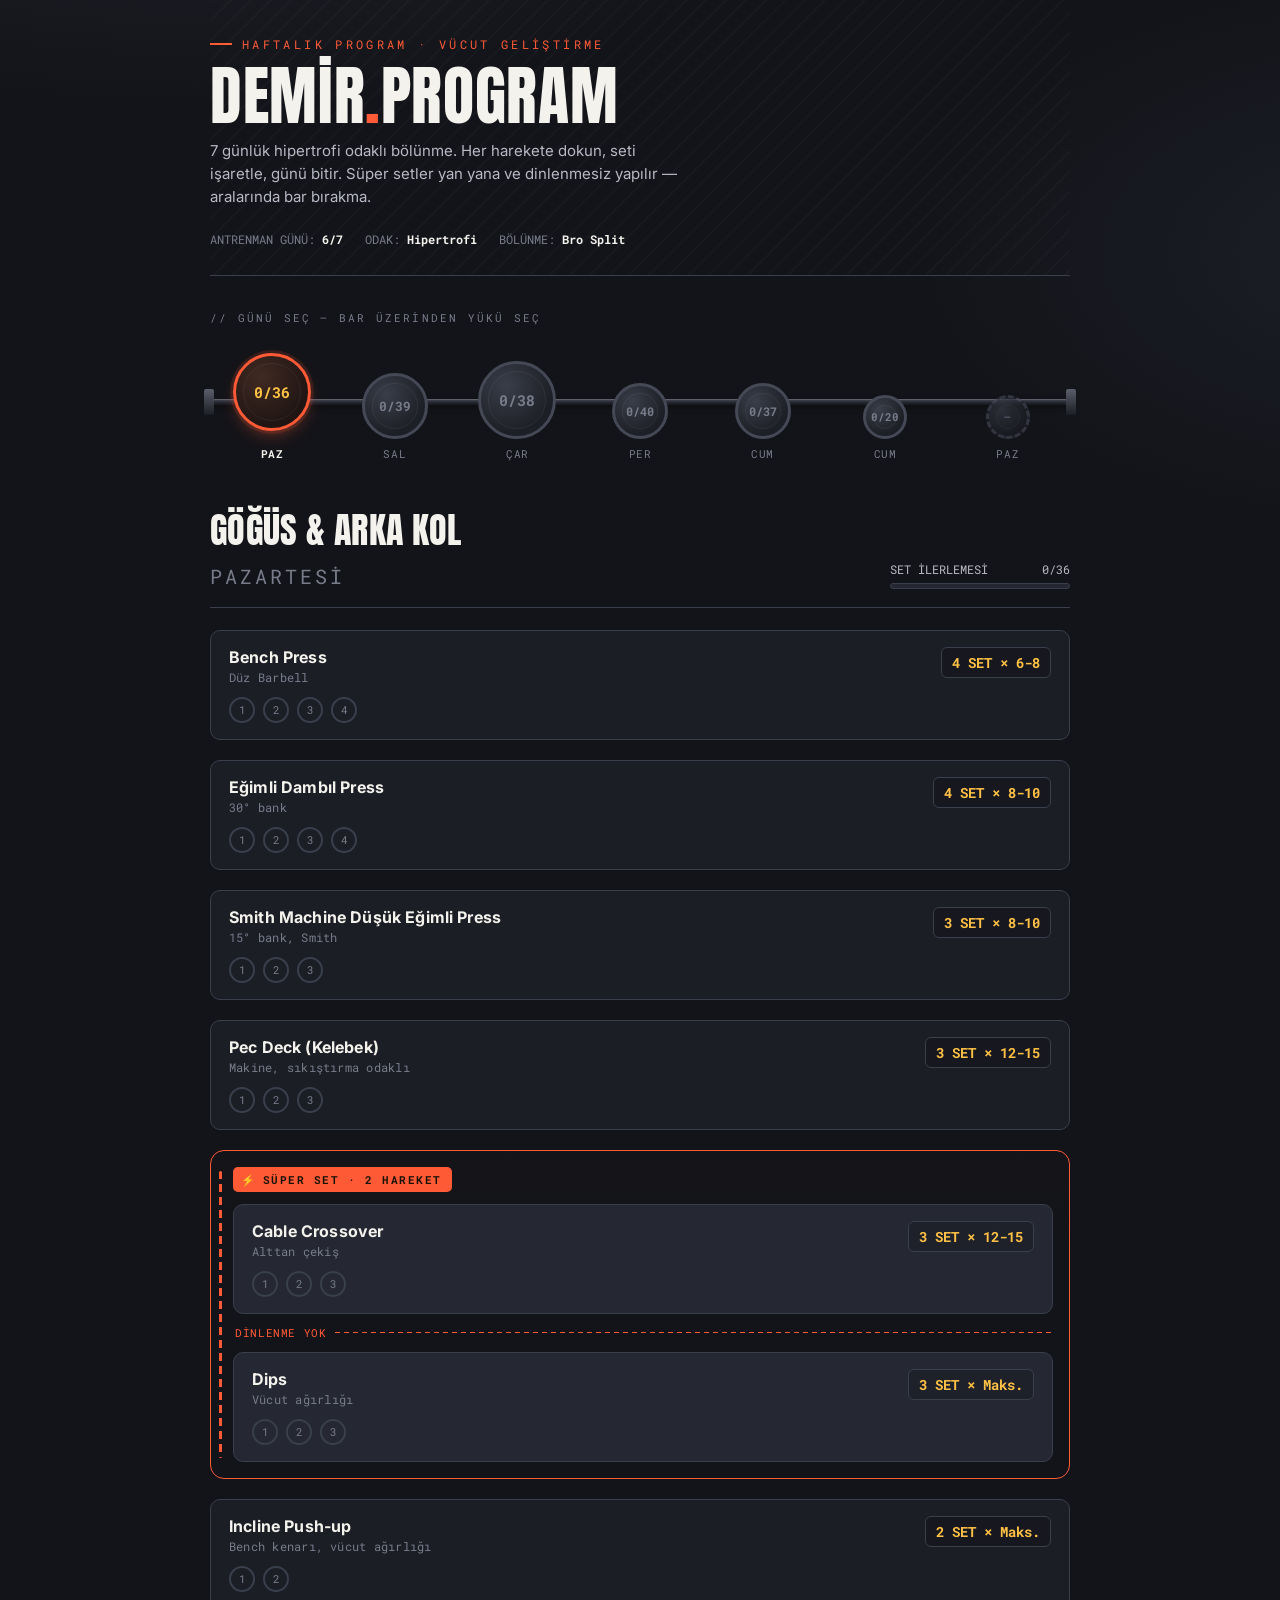
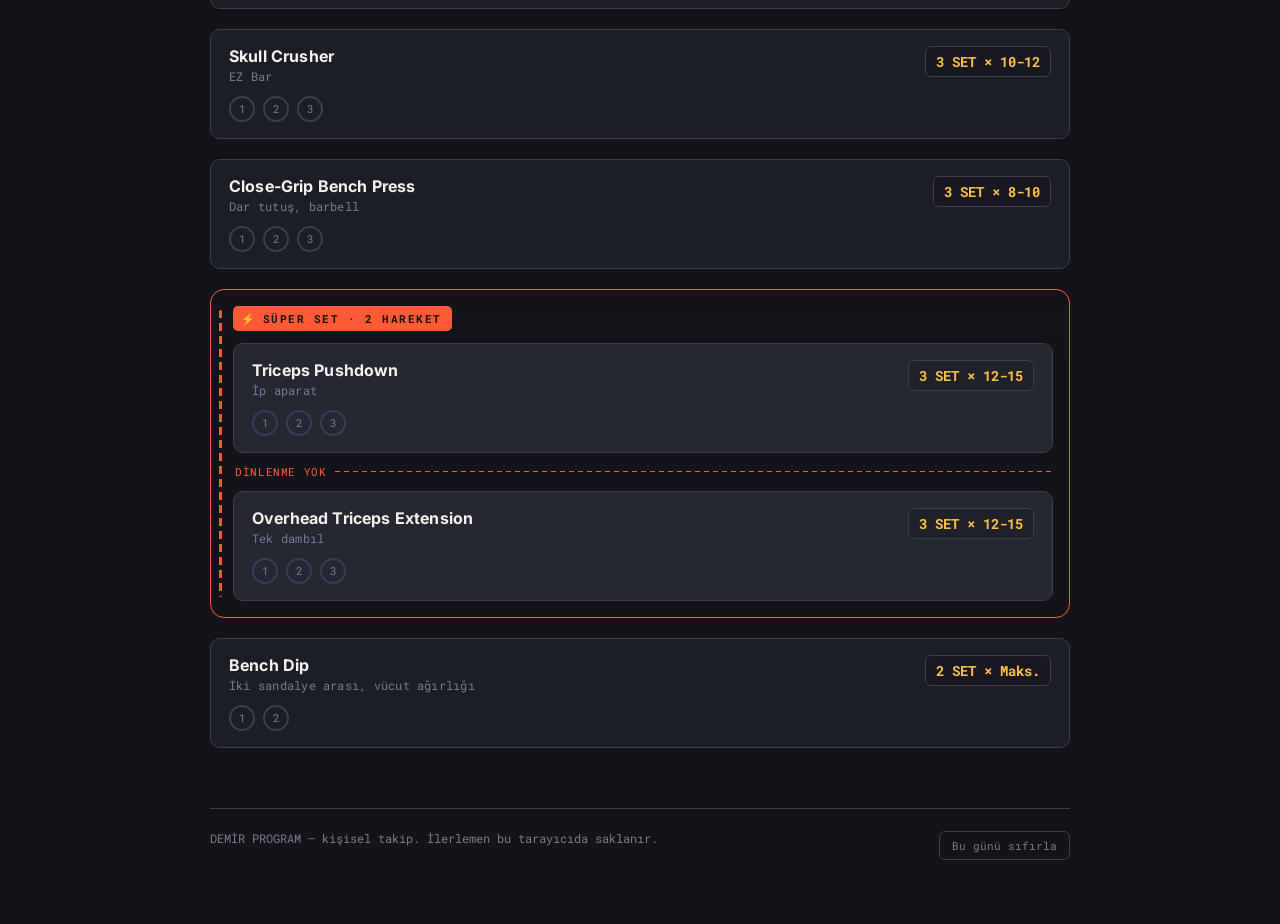
==== index.html @ fc9b389c "Rename demir-program.html to index.html" ====
<!DOCTYPE html>
<html lang="tr">
<head>
<meta charset="UTF-8">
<meta name="viewport" content="width=device-width, initial-scale=1.0, viewport-fit=cover">
<title>DEMİR PROGRAM — Haftalık Antrenman Takibi</title>
<link rel="preconnect" href="https://fonts.googleapis.com">
<link rel="preconnect" href="https://fonts.gstatic.com" crossorigin>
<link href="https://fonts.googleapis.com/css2?family=Anton&family=Roboto+Mono:wght@400;500;700&family=Inter:wght@400;500;600;700;800&display=swap" rel="stylesheet">
<style>
  :root{
    --bg-base:#131419;
    --bg-surface:#1c1e26;
    --bg-surface-2:#252833;
    --bg-surface-3:#2f333f;
    --line:#33374233;
    --line-strong:#3a3f4c;
    --text-hi:#f4f2ec;
    --text-mid:#b7b9c4;
    --text-low:#787c8a;
    --iron:#ff5a36;
    --iron-dim:#ff5a3622;
    --plate-gold:#ffc145;
    --ok:#5fd6a0;
    --radius-card:10px;
    --font-display:'Anton', sans-serif;
    --font-body:'Inter', sans-serif;
    --font-mono:'Roboto Mono', monospace;
  }

  *{box-sizing:border-box; margin:0; padding:0;}
  html{scroll-behavior:smooth;}
  body{
    background:
      radial-gradient(1200px 600px at 15% -10%, #23262f 0%, transparent 60%),
      radial-gradient(900px 500px at 110% 10%, #1c1f28 0%, transparent 55%),
      var(--bg-base);
    color:var(--text-hi);
    font-family:var(--font-body);
    min-height:100vh;
    padding-bottom:64px;
  }
  @media (prefers-reduced-motion: reduce){
    *{animation-duration:0.001ms !important; animation-iteration-count:1 !important; transition-duration:0.001ms !important; scroll-behavior:auto !important;}
  }

  a{color:inherit;}
  button{font-family:inherit; cursor:pointer;}

  ::selection{background:var(--iron); color:#131419;}

  /* ---------- Layout shells ---------- */
  .wrap{max-width:900px; margin:0 auto; padding:0 20px;}

  /* ---------- Header ---------- */
  header.hero{
    padding:36px 0 28px;
    border-bottom:1px solid var(--line-strong);
    position:relative;
    overflow:hidden;
  }
  header.hero::before{
    content:"";
    position:absolute; inset:0;
    background-image:repeating-linear-gradient(135deg, #ffffff05 0 2px, transparent 2px 14px);
    pointer-events:none;
  }
  .eyebrow{
    font-family:var(--font-mono);
    font-size:12px;
    letter-spacing:0.28em;
    color:var(--iron);
    text-transform:uppercase;
    display:flex;
    align-items:center;
    gap:10px;
    margin-bottom:14px;
  }
  .eyebrow::before{
    content:"";
    width:22px; height:2px; background:var(--iron); display:inline-block;
  }
  h1.title{
    font-family:var(--font-display);
    font-weight:400;
    font-size:clamp(38px, 8vw, 64px);
    letter-spacing:0.01em;
    line-height:0.95;
    color:var(--text-hi);
    text-transform:uppercase;
    -webkit-text-stroke:0.5px #ffffff10;
  }
  h1.title span{color:var(--iron);}
  .subtitle{
    margin-top:12px;
    max-width:52ch;
    color:var(--text-mid);
    font-size:15px;
    line-height:1.55;
  }

  /* week snapshot strip */
  .week-meta{
    margin-top:22px;
    display:flex;
    gap:22px;
    flex-wrap:wrap;
    font-family:var(--font-mono);
    font-size:12px;
    color:var(--text-low);
  }
  .week-meta b{color:var(--text-hi); font-weight:700;}

  /* ---------- Barbell day selector (signature element) ---------- */
  .barbell-section{
    padding:34px 0 8px;
  }
  .barbell-label{
    font-family:var(--font-mono);
    font-size:11px;
    letter-spacing:0.2em;
    text-transform:uppercase;
    color:var(--text-low);
    margin-bottom:18px;
  }
  .barbell{
    position:relative;
    display:flex;
    align-items:flex-end;
    height:118px;
    padding:0 4px;
  }
  .bar-rod{
    position:absolute;
    left:0; right:0; top:50%;
    height:6px;
    transform:translateY(-50%);
    background:linear-gradient(180deg,#4a4e5a,#23252d 60%, #17181d);
    border-radius:3px;
    box-shadow:inset 0 1px 0 #ffffff22, 0 2px 6px #00000060;
  }
  .bar-sleeve-cap{
    position:absolute; top:50%; transform:translateY(-50%);
    width:10px; height:26px;
    background:linear-gradient(180deg,#5a5e6a,#1c1e24);
    border-radius:2px;
  }
  .bar-sleeve-cap.left{left:-6px;}
  .bar-sleeve-cap.right{right:-6px;}

  .plates-row{
    position:relative;
    display:grid;
    grid-template-columns:repeat(7, 1fr);
    gap:6px;
    width:100%;
    z-index:2;
  }
  .plate-btn{
    background:none;
    border:none;
    display:flex;
    flex-direction:column;
    align-items:center;
    justify-content:flex-end;
    gap:8px;
    height:118px;
    padding:0;
    -webkit-tap-highlight-color:transparent;
  }
  .plate{
    border-radius:50%;
    border:3px solid #454956;
    background:radial-gradient(circle at 35% 30%, #3a3e49, #1d1f26 70%);
    display:flex;
    align-items:center;
    justify-content:center;
    font-family:var(--font-mono);
    font-weight:700;
    color:var(--text-low);
    transition:transform .22s ease, border-color .22s ease, box-shadow .22s ease, background .22s ease, color .22s ease;
    position:relative;
  }
  .plate::after{
    content:"";
    position:absolute; inset:7px;
    border-radius:50%;
    border:1px solid #ffffff0f;
  }
  /* size = training load emphasis for that weekday */
  .plate-btn[data-size="xl"] .plate{width:78px; height:78px; font-size:15px;}
  .plate-btn[data-size="lg"] .plate{width:66px; height:66px; font-size:13px;}
  .plate-btn[data-size="md"] .plate{width:56px; height:56px; font-size:12px;}
  .plate-btn[data-size="sm"] .plate{width:44px; height:44px; font-size:11px;}

  .plate-btn:hover .plate{border-color:#5b6072; transform:translateY(-3px);}

  .plate-btn.active .plate{
    border-color:var(--iron);
    background:radial-gradient(circle at 35% 30%, #402a22, #201513 70%);
    color:var(--plate-gold);
    box-shadow:0 0 0 3px var(--iron-dim), 0 8px 18px -6px #ff5a3670;
    transform:translateY(-8px);
  }
  .plate-btn.rest .plate{border-style:dashed; opacity:.65;}
  .plate-btn.active.rest .plate{border-color:var(--text-low); box-shadow:none; background:radial-gradient(circle at 35% 30%, #2a2c33, #1d1f26 70%); color:var(--text-mid);}

  .plate-day-label{
    font-family:var(--font-mono);
    font-size:10.5px;
    letter-spacing:.06em;
    color:var(--text-low);
    text-transform:uppercase;
    transition:color .2s ease;
  }
  .plate-btn.active .plate-day-label{color:var(--text-hi); font-weight:700;}

  /* ---------- Day panel ---------- */
  .day-panel{
    margin-top:34px;
  }
  .day-head{
    display:flex;
    justify-content:space-between;
    align-items:flex-end;
    flex-wrap:wrap;
    gap:14px;
    padding-bottom:18px;
    border-bottom:1px solid var(--line-strong);
    margin-bottom:22px;
  }
  .day-head h2{
    font-family:var(--font-display);
    font-weight:400;
    text-transform:uppercase;
    font-size:clamp(26px,5vw,36px);
    letter-spacing:.01em;
  }
  .day-head h2 .muted{color:var(--text-low); font-size:.55em; display:block; font-family:var(--font-mono); letter-spacing:.15em; margin-top:6px; text-transform:uppercase;}

  .progress-wrap{min-width:180px;}
  .progress-num{
    font-family:var(--font-mono);
    font-size:12px;
    color:var(--text-mid);
    display:flex;
    justify-content:space-between;
    margin-bottom:6px;
  }
  .progress-track{
    height:6px;
    background:var(--bg-surface-2);
    border-radius:4px;
    overflow:hidden;
    border:1px solid var(--line-strong);
  }
  .progress-fill{
    height:100%;
    background:linear-gradient(90deg, var(--iron), var(--plate-gold));
    width:0%;
    transition:width .35s ease;
  }

  .rest-note{
    font-family:var(--font-mono);
    font-size:13px;
    color:var(--text-mid);
    background:var(--bg-surface);
    border:1px dashed var(--line-strong);
    border-radius:var(--radius-card);
    padding:20px;
    line-height:1.7;
  }
  .rest-note b{color:var(--text-hi);}

  /* ---------- Blocks / cards ---------- */
  .block{margin-bottom:20px;}

  .exercise-card{
    background:var(--bg-surface);
    border:1px solid var(--line-strong);
    border-radius:var(--radius-card);
    padding:16px 18px;
    display:flex;
    flex-direction:column;
    gap:12px;
  }

  .ex-top{
    display:flex;
    justify-content:space-between;
    align-items:flex-start;
    gap:12px;
  }
  .ex-name{
    font-size:16px;
    font-weight:700;
    letter-spacing:.01em;
  }
  .ex-name small{
    display:block;
    font-family:var(--font-mono);
    font-weight:400;
    font-size:11.5px;
    color:var(--text-low);
    margin-top:3px;
    letter-spacing:.02em;
  }
  .ex-stat{
    font-family:var(--font-mono);
    font-weight:700;
    font-size:14px;
    color:var(--plate-gold);
    background:#00000030;
    border:1px solid var(--line-strong);
    padding:5px 10px;
    border-radius:6px;
    white-space:nowrap;
  }

  .set-dots{display:flex; gap:8px; flex-wrap:wrap; align-items:center;}
  .set-dot{
    width:26px; height:26px;
    border-radius:50%;
    border:2px solid var(--line-strong);
    background:transparent;
    color:var(--text-low);
    font-family:var(--font-mono);
    font-size:11px;
    display:flex; align-items:center; justify-content:center;
    transition:all .18s ease;
  }
  .set-dot:hover{border-color:var(--text-mid);}
  .set-dot.done{
    background:var(--ok);
    border-color:var(--ok);
    color:#0e1512;
    font-weight:700;
  }

  /* ---------- Superset grouping ---------- */
  .superset-group{
    position:relative;
    border:1px solid var(--iron);
    border-radius:14px;
    padding:16px 16px 16px 22px;
    background:linear-gradient(180deg, #23150f10, transparent 30%);
  }
  .superset-group::before{
    content:"";
    position:absolute;
    left:8px; top:20px; bottom:20px;
    width:3px;
    background:repeating-linear-gradient(180deg, var(--iron) 0 8px, transparent 8px 13px);
    border-radius:2px;
  }
  .superset-tag{
    display:inline-flex;
    align-items:center;
    gap:6px;
    font-family:var(--font-mono);
    font-size:11px;
    font-weight:700;
    letter-spacing:.14em;
    text-transform:uppercase;
    color:#161207;
    background:var(--iron);
    padding:5px 10px 5px 8px;
    border-radius:5px;
    margin-bottom:12px;
  }
  .superset-tag::before{content:"⚡";}
  .superset-group .exercise-card{
    border-color:var(--line-strong);
    background:var(--bg-surface-2);
  }
  .superset-group .exercise-card + .exercise-card{margin-top:0;}
  .superset-list{display:flex; flex-direction:column; gap:10px;}

  .no-rest-chip{
    display:flex;
    align-items:center;
    gap:8px;
    font-family:var(--font-mono);
    font-size:10.5px;
    color:var(--iron);
    letter-spacing:.06em;
    text-transform:uppercase;
    padding:2px 0 2px 2px;
  }
  .no-rest-chip .dash{flex:1; height:1px; background:repeating-linear-gradient(90deg, var(--iron) 0 5px, transparent 5px 9px);}

  /* ---------- Footer ---------- */
  footer{
    margin-top:60px;
    padding-top:22px;
    border-top:1px solid var(--line-strong);
    font-family:var(--font-mono);
    font-size:11.5px;
    color:var(--text-low);
    display:flex;
    justify-content:space-between;
    flex-wrap:wrap;
    gap:10px;
  }
  footer button{
    background:none;
    border:1px solid var(--line-strong);
    color:var(--text-low);
    font-family:var(--font-mono);
    font-size:11px;
    padding:6px 12px;
    border-radius:6px;
    transition:all .18s ease;
  }
  footer button:hover{border-color:var(--iron); color:var(--iron);}

  /* small screens */
  @media (max-width:560px){
    .wrap{padding:0 14px;}
    .plates-row{gap:3px;}
    .plate-btn[data-size="xl"] .plate{width:44px;height:44px;font-size:10px;}
    .plate-btn[data-size="lg"] .plate{width:40px;height:40px;font-size:9.5px;}
    .plate-btn[data-size="md"] .plate{width:36px;height:36px;font-size:9px;}
    .plate-btn[data-size="sm"] .plate{width:30px;height:30px;font-size:8px;}
    .plate-day-label{font-size:9px;}
    .barbell{height:92px;}
    .plate-btn{height:92px;}
    .day-head{align-items:flex-start;}
    .ex-top{flex-direction:column;}
    .ex-stat{align-self:flex-start;}
  }

  :focus-visible{outline:2px solid var(--iron); outline-offset:2px;}
</style>
</head>
<body>

<div class="wrap">

  <header class="hero">
    <div class="eyebrow">Haftalık Program · Vücut Geliştirme</div>
    <h1 class="title">DEMİR<span>.</span>PROGRAM</h1>
    <p class="subtitle">7 günlük hipertrofi odaklı bölünme. Her harekete dokun, seti işaretle, günü bitir. Süper setler yan yana ve dinlenmesiz yapılır — aralarında bar bırakma.</p>
    <div class="week-meta">
      <span>ANTRENMAN GÜNÜ: <b id="meta-training-days">6/7</b></span>
      <span>ODAK: <b>Hipertrofi</b></span>
      <span>BÖLÜNME: <b>Bro Split</b></span>
    </div>
  </header>

  <section class="barbell-section">
    <div class="barbell-label">// Günü seç — bar üzerinden yükü seç</div>
    <div class="barbell">
      <div class="bar-rod"></div>
      <div class="bar-sleeve-cap left"></div>
      <div class="bar-sleeve-cap right"></div>
      <div class="plates-row" id="plateRow"></div>
    </div>
  </section>

  <section class="day-panel" id="dayPanel">
    <!-- injected by JS -->
  </section>

  <footer>
    <span>DEMİR PROGRAM — kişisel takip. İlerlemen bu tarayıcıda saklanır.</span>
    <button id="resetBtn" type="button">Bu günü sıfırla</button>
  </footer>

</div>

<script>
(function(){

  /* ---------------------------------------------------------
     1. PROGRAM VERİSİ
     block.type = 'single' | 'superset'
  --------------------------------------------------------- */
  const PROGRAM = [
    {
      id:'pzt', name:'Pazartesi', title:'Göğüs & Arka Kol', size:'xl', rest:false,
      blocks:[
        {type:'single', exercises:[
          {id:'pzt-1', name:'Bench Press', note:'Düz Barbell', sets:4, reps:'6-8'}
        ]},
        {type:'single', exercises:[
          {id:'pzt-2', name:'Eğimli Dambıl Press', note:'30° bank', sets:4, reps:'8-10'}
        ]},
        {type:'single', exercises:[
          {id:'pzt-2b', name:'Smith Machine Düşük Eğimli Press', note:'15° bank, Smith', sets:3, reps:'8-10'}
        ]},
        {type:'single', exercises:[
          {id:'pzt-2c', name:'Pec Deck (Kelebek)', note:'Makine, sıkıştırma odaklı', sets:3, reps:'12-15'}
        ]},
        {type:'superset', exercises:[
          {id:'pzt-3', name:'Cable Crossover', note:'Alttan çekiş', sets:3, reps:'12-15'},
          {id:'pzt-4', name:'Dips', note:'Vücut ağırlığı', sets:3, reps:'Maks.'}
        ]},
        {type:'single', exercises:[
          {id:'pzt-4b', name:'Incline Push-up', note:'Bench kenarı, vücut ağırlığı', sets:2, reps:'Maks.'}
        ]},
        {type:'single', exercises:[
          {id:'pzt-5', name:'Skull Crusher', note:'EZ Bar', sets:3, reps:'10-12'}
        ]},
        {type:'single', exercises:[
          {id:'pzt-5b', name:'Close-Grip Bench Press', note:'Dar tutuş, barbell', sets:3, reps:'8-10'}
        ]},
        {type:'superset', exercises:[
          {id:'pzt-6', name:'Triceps Pushdown', note:'İp aparat', sets:3, reps:'12-15'},
          {id:'pzt-7', name:'Overhead Triceps Extension', note:'Tek dambıl', sets:3, reps:'12-15'}
        ]},
        {type:'single', exercises:[
          {id:'pzt-7b', name:'Bench Dip', note:'İki sandalye arası, vücut ağırlığı', sets:2, reps:'Maks.'}
        ]}
      ]
    },
    {
      id:'sal', name:'Salı', title:'Sırt & Ön Kol', size:'lg', rest:false,
      blocks:[
        {type:'single', exercises:[
          {id:'sal-1', name:'Deadlift', note:'Klasik stil', sets:4, reps:'5-6'}
        ]},
        {type:'single', exercises:[
          {id:'sal-2', name:'Lat Pulldown', note:'Geniş tutuş', sets:4, reps:'10-12'}
        ]},
        {type:'single', exercises:[
          {id:'sal-2b', name:'Pull-up', note:'Vücut ağırlığı, geniş tutuş', sets:3, reps:'Maks.'}
        ]},
        {type:'single', exercises:[
          {id:'sal-3', name:'Barbell Row', note:'Eğik gövde', sets:4, reps:'8-10'}
        ]},
        {type:'single', exercises:[
          {id:'sal-3b', name:'Tek Kol Dambıl Row', note:'Bench destekli', sets:3, reps:'10-12'}
        ]},
        {type:'single', exercises:[
          {id:'sal-3c', name:'Seated Cable Row', note:'V-tutamaç, kablo', sets:3, reps:'10-12'}
        ]},
        {type:'single', exercises:[
          {id:'sal-3d', name:'Straight-Arm Pulldown', note:'İp aparat, kablo', sets:3, reps:'12-15'}
        ]},
        {type:'superset', exercises:[
          {id:'sal-4', name:'Barbell Curl', note:'Düz bar', sets:3, reps:'10-12'},
          {id:'sal-5', name:'Hammer Curl', note:'Dambıl, nötr tutuş', sets:3, reps:'10-12'}
        ]},
        {type:'single', exercises:[
          {id:'sal-5b', name:'Incline Dambıl Curl', note:'45° bank, tam açılım', sets:3, reps:'10-12'}
        ]},
        {type:'single', exercises:[
          {id:'sal-6', name:'Face Pull', note:'İp, kablo', sets:3, reps:'15'}
        ]},
        {type:'single', exercises:[
          {id:'sal-6b', name:'Shrug', note:'Barbell veya dambıl, trapez', sets:3, reps:'12-15'}
        ]}
      ]
    },
    {
      id:'car', name:'Çarşamba', title:'Bacak Günü', size:'xl', rest:false,
      blocks:[
        {type:'single', exercises:[
          {id:'car-1', name:'Squat', note:'Barbell Back Squat', sets:5, reps:'5-8'}
        ]},
        {type:'single', exercises:[
          {id:'car-1b', name:'Bulgar Split Squat', note:'Dambıl, arka ayak yükseltili', sets:3, reps:'10-12'}
        ]},
        {type:'single', exercises:[
          {id:'car-2', name:'Leg Press', note:'45° platform', sets:4, reps:'10-12'}
        ]},
        {type:'single', exercises:[
          {id:'car-2b', name:'Hack Squat', note:'Makine', sets:3, reps:'10-12'}
        ]},
        {type:'single', exercises:[
          {id:'car-3', name:'Romanian Deadlift', note:'Barbell, hafif diz kırığı', sets:4, reps:'8-10'}
        ]},
        {type:'single', exercises:[
          {id:'car-3b', name:'Walking Lunge', note:'Dambıl ile, yürüyerek', sets:3, reps:'12 adım/bacak'}
        ]},
        {type:'superset', exercises:[
          {id:'car-4', name:'Leg Extension', note:'Makine', sets:3, reps:'15'},
          {id:'car-5', name:'Leg Curl', note:'Yatarak makine', sets:3, reps:'15'}
        ]},
        {type:'single', exercises:[
          {id:'car-5b', name:'Hip Thrust', note:'Barbell, bench destekli', sets:3, reps:'10-12'}
        ]},
        {type:'superset', exercises:[
          {id:'car-6', name:'Calf Raise', note:'Ayakta, makine', sets:4, reps:'15-20'},
          {id:'car-6b', name:'Oturarak Calf Raise', note:'Makine, soleus odaklı', sets:3, reps:'15-20'}
        ]}
      ]
    },
    {
      id:'per', name:'Perşembe', title:'Omuz & Karın', size:'md', rest:false,
      blocks:[
        {type:'single', exercises:[
          {id:'per-1', name:'Overhead Press', note:'Barbell, ayakta', sets:4, reps:'6-8'}
        ]},
        {type:'single', exercises:[
          {id:'per-1b', name:'Dambıl Shoulder Press', note:'Oturarak', sets:3, reps:'8-10'}
        ]},
        {type:'superset', exercises:[
          {id:'per-2', name:'Yan Lateral Raise', note:'Dambıl', sets:3, reps:'12-15'},
          {id:'per-3', name:'Ön Lateral Raise', note:'Dambıl ya da plaka', sets:3, reps:'12-15'}
        ]},
        {type:'single', exercises:[
          {id:'per-3b', name:'Kablo Lateral Raise', note:'Tek kol, alt makara', sets:3, reps:'12-15'}
        ]},
        {type:'single', exercises:[
          {id:'per-4', name:'Arnold Press', note:'Dambıl', sets:3, reps:'10'}
        ]},
        {type:'single', exercises:[
          {id:'per-4b', name:'Upright Row', note:'Barbell veya kablo', sets:3, reps:'10-12'}
        ]},
        {type:'single', exercises:[
          {id:'per-5', name:'Rear Delt Fly', note:'Makine ya da dambıl', sets:3, reps:'15'}
        ]},
        {type:'single', exercises:[
          {id:'per-5b', name:'Face Pull', note:'İp, kablo, üst arka omuz', sets:3, reps:'15'}
        ]},
        {type:'superset', exercises:[
          {id:'per-6', name:'Mekik', note:'Crunch', sets:3, reps:'20'},
          {id:'per-7', name:'Plank', note:'İzometrik, 60 sn', sets:3, reps:'60 sn'}
        ]},
        {type:'superset', exercises:[
          {id:'per-7b', name:'Bicycle Crunch', note:'Vücut ağırlığı', sets:3, reps:'20'},
          {id:'per-7c', name:'Hanging Knee Raise', note:'Barfikste, asılı', sets:3, reps:'12-15'}
        ]}
      ]
    },
    {
      id:'cum', name:'Cuma', title:'Kol Günü', size:'md', rest:false,
      blocks:[
        {type:'superset', exercises:[
          {id:'cum-1', name:'Close-Grip Bench Press', note:'Dar tutuş', sets:4, reps:'8-10'},
          {id:'cum-2', name:'Diamond Push-up', note:'Vücut ağırlığı', sets:4, reps:'Maks.'}
        ]},
        {type:'single', exercises:[
          {id:'cum-2b', name:'Dips', note:'Paralel bar, gövde öne eğik', sets:3, reps:'Maks.'}
        ]},
        {type:'single', exercises:[
          {id:'cum-3', name:'Preacher Curl', note:'Scott bankı', sets:4, reps:'10-12'}
        ]},
        {type:'single', exercises:[
          {id:'cum-3b', name:'Zottman Curl', note:'Dambıl, üstte pronasyon', sets:3, reps:'10-12'}
        ]},
        {type:'superset', exercises:[
          {id:'cum-4', name:'Rope Pushdown', note:'Kablo', sets:3, reps:'12-15'},
          {id:'cum-5', name:'Cable Curl', note:'Düz bar aparat', sets:3, reps:'12-15'}
        ]},
        {type:'single', exercises:[
          {id:'cum-5b', name:'Overhead Cable Extension', note:'İp, kablo, iki kol', sets:3, reps:'12-15'}
        ]},
        {type:'single', exercises:[
          {id:'cum-6', name:'Concentration Curl', note:'Tek taraf, dambıl', sets:3, reps:'12'}
        ]},
        {type:'single', exercises:[
          {id:'cum-6b', name:'21s Bicep Curl', note:'EZ bar, kısmi tekrar tekniği', sets:2, reps:'21'}
        ]},
        {type:'single', exercises:[
          {id:'cum-7', name:'Triceps Kickback', note:'Dambıl, eğik gövde', sets:3, reps:'15'}
        ]},
        {type:'single', exercises:[
          {id:'cum-7b', name:'Bilek Curl', note:'Barbell, ön kol, oturarak', sets:2, reps:'15-20'}
        ]}
      ]
    },
    {
      id:'cmt', name:'Cumartesi', title:'Kardiyo & Karın', size:'sm', rest:false,
      blocks:[
        {type:'single', exercises:[
          {id:'cmt-1', name:'Koşu Bandı', note:'Hafif tempo', sets:1, reps:'20-30 dk'}
        ]},
        {type:'single', exercises:[
          {id:'cmt-1b', name:'Bisiklet (Sabit)', note:'Orta tempo, alternatif', sets:1, reps:'15-20 dk'}
        ]},
        {type:'superset', exercises:[
          {id:'cmt-2', name:'Russian Twist', note:'Plaka ile', sets:3, reps:'20'},
          {id:'cmt-3', name:'Leg Raise', note:'Yerde ya da asılı', sets:3, reps:'15'}
        ]},
        {type:'single', exercises:[
          {id:'cmt-4', name:'Cable Woodchopper', note:'Her iki taraf', sets:3, reps:'12'}
        ]},
        {type:'superset', exercises:[
          {id:'cmt-4b', name:'Mountain Climber', note:'Vücut ağırlığı, tempolu', sets:3, reps:'30 sn'},
          {id:'cmt-4c', name:'Side Plank', note:'İzometrik, her iki taraf', sets:3, reps:'30 sn/taraf'}
        ]},
        {type:'single', exercises:[
          {id:'cmt-5', name:'Ab Wheel Rollout', note:'Diz üstü, kontrollü', sets:3, reps:'10-12'}
        ]}
      ]
    },
    {
      id:'paz', name:'Pazar', title:'Dinlenme', size:'sm', rest:true,
      blocks:[]
    }
  ];

  /* ---------------------------------------------------------
     2. STATE
  --------------------------------------------------------- */
  let activeDay = PROGRAM[0].id;
  // progress[exerciseId] = [bool, bool, ...] length = sets
  let progress = {};
  let storageReady = false;

  function defaultSetsFor(exId){
    const ex = findExercise(exId);
    return ex ? new Array(ex.sets).fill(false) : [];
  }

  function findExercise(exId){
    for(const day of PROGRAM){
      for(const block of day.blocks){
        for(const ex of block.exercises){
          if(ex.id === exId) return ex;
        }
      }
    }
    return null;
  }

  async function loadProgress(){
    try{
      const res = await window.storage.get('demir-progress', false);
      if(res && res.value){
        progress = JSON.parse(res.value);
      }
    }catch(e){
      progress = {};
    }
    storageReady = true;
  }

  async function saveProgress(){
    try{
      await window.storage.set('demir-progress', JSON.stringify(progress), false);
    }catch(e){ /* silent — session state still works in memory */ }
  }

  function getSetState(exId){
    if(!progress[exId]) progress[exId] = defaultSetsFor(exId);
    return progress[exId];
  }

  /* ---------------------------------------------------------
     3. RENDER — barbell / plate selector
  --------------------------------------------------------- */
  const plateRow = document.getElementById('plateRow');

  function renderPlates(){
    plateRow.innerHTML = '';
    PROGRAM.forEach(day => {
      const btn = document.createElement('button');
      btn.type = 'button';
      btn.className = 'plate-btn' + (day.id === activeDay ? ' active' : '') + (day.rest ? ' rest' : '');
      btn.dataset.size = day.size;
      btn.setAttribute('aria-pressed', day.id === activeDay ? 'true' : 'false');
      btn.setAttribute('aria-label', day.name + ' — ' + day.title);
      btn.innerHTML = `
        <div class="plate">${day.rest ? '—' : dayCompletionLabel(day)}</div>
        <div class="plate-day-label">${day.name.slice(0,3)}</div>
      `;
      btn.addEventListener('click', () => {
        activeDay = day.id;
        renderPlates();
        renderDay();
      });
      plateRow.appendChild(btn);
    });
  }

  function dayCompletionLabel(day){
    const {done, total} = dayCounts(day);
    if(total === 0) return '–';
    return done === total ? '✓' : `${done}/${total}`;
  }

  function dayCounts(day){
    let done = 0, total = 0;
    day.blocks.forEach(block => {
      block.exercises.forEach(ex => {
        const state = getSetState(ex.id);
        total += state.length;
        done += state.filter(Boolean).length;
      });
    });
    return {done, total};
  }

  /* ---------------------------------------------------------
     4. RENDER — day panel
  --------------------------------------------------------- */
  const dayPanel = document.getElementById('dayPanel');

  function renderDay(){
    const day = PROGRAM.find(d => d.id === activeDay);
    if(!day) return;

    if(day.rest){
      dayPanel.innerHTML = `
        <div class="day-head">
          <h2>${day.title}<span class="muted">${day.name}</span></h2>
        </div>
        <div class="rest-note">
          <b>Toparlanma günü.</b> Kas büyümesi antrenmanda değil, dinlenmede gerçekleşir.
          İstersen 20-30 dakika hafif yürüyüş veya esneme yap, ama bugün bar'a yüklenme yok.
          Uyku ve protein alımına odaklan — yarın bar yeniden dolacak.
        </div>
      `;
      return;
    }

    const {done, total} = dayCounts(day);
    const pct = total ? Math.round((done/total)*100) : 0;

    let blocksHtml = '';
    day.blocks.forEach(block => {
      if(block.type === 'single'){
        blocksHtml += `<div class="block">${exerciseCardHtml(block.exercises[0])}</div>`;
      } else {
        let cards = '';
        block.exercises.forEach((ex, i) => {
          cards += exerciseCardHtml(ex);
          if(i < block.exercises.length - 1){
            cards += `<div class="no-rest-chip"><span>Dinlenme yok</span><span class="dash"></span></div>`;
          }
        });
        blocksHtml += `
          <div class="block superset-group">
            <span class="superset-tag">Süper Set · ${block.exercises.length} hareket</span>
            <div class="superset-list">${cards}</div>
          </div>
        `;
      }
    });

    dayPanel.innerHTML = `
      <div class="day-head">
        <h2>${day.title}<span class="muted">${day.name}</span></h2>
        <div class="progress-wrap">
          <div class="progress-num"><span>SET İLERLEMESİ</span><span>${done}/${total}</span></div>
          <div class="progress-track"><div class="progress-fill" style="width:${pct}%"></div></div>
        </div>
      </div>
      ${blocksHtml}
    `;

    // wire up set-dot clicks
    dayPanel.querySelectorAll('.set-dot').forEach(dot => {
      dot.addEventListener('click', () => {
        const exId = dot.dataset.ex;
        const idx = parseInt(dot.dataset.idx, 10);
        const state = getSetState(exId);
        state[idx] = !state[idx];
        saveProgress();
        renderDay();
        renderPlates();
      });
    });
  }

  function exerciseCardHtml(ex){
    const state = getSetState(ex.id);
    let dots = '';
    state.forEach((doneFlag, i) => {
      dots += `<button type="button" class="set-dot ${doneFlag ? 'done' : ''}" data-ex="${ex.id}" data-idx="${i}" aria-label="${ex.name} set ${i+1} ${doneFlag ? 'tamamlandı' : 'tamamlanmadı'}">${doneFlag ? '✓' : i+1}</button>`;
    });
    return `
      <div class="exercise-card">
        <div class="ex-top">
          <div class="ex-name">${ex.name}<small>${ex.note}</small></div>
          <div class="ex-stat">${ex.sets} SET × ${ex.reps}</div>
        </div>
        <div class="set-dots">${dots}</div>
      </div>
    `;
  }

  /* ---------------------------------------------------------
     5. Footer reset
  --------------------------------------------------------- */
  document.getElementById('resetBtn').addEventListener('click', () => {
    const day = PROGRAM.find(d => d.id === activeDay);
    if(!day || day.rest) return;
    day.blocks.forEach(block => {
      block.exercises.forEach(ex => {
        progress[ex.id] = defaultSetsFor(ex.id);
      });
    });
    saveProgress();
    renderDay();
    renderPlates();
  });

  /* ---------------------------------------------------------
     6. Meta: training days count
  --------------------------------------------------------- */
  document.getElementById('meta-training-days').textContent =
    PROGRAM.filter(d => !d.rest).length + '/7';

  /* ---------------------------------------------------------
     INIT
  --------------------------------------------------------- */
  (async function init(){
    await loadProgress();
    renderPlates();
    renderDay();
  })();

})();
</script>
</body>
</html>
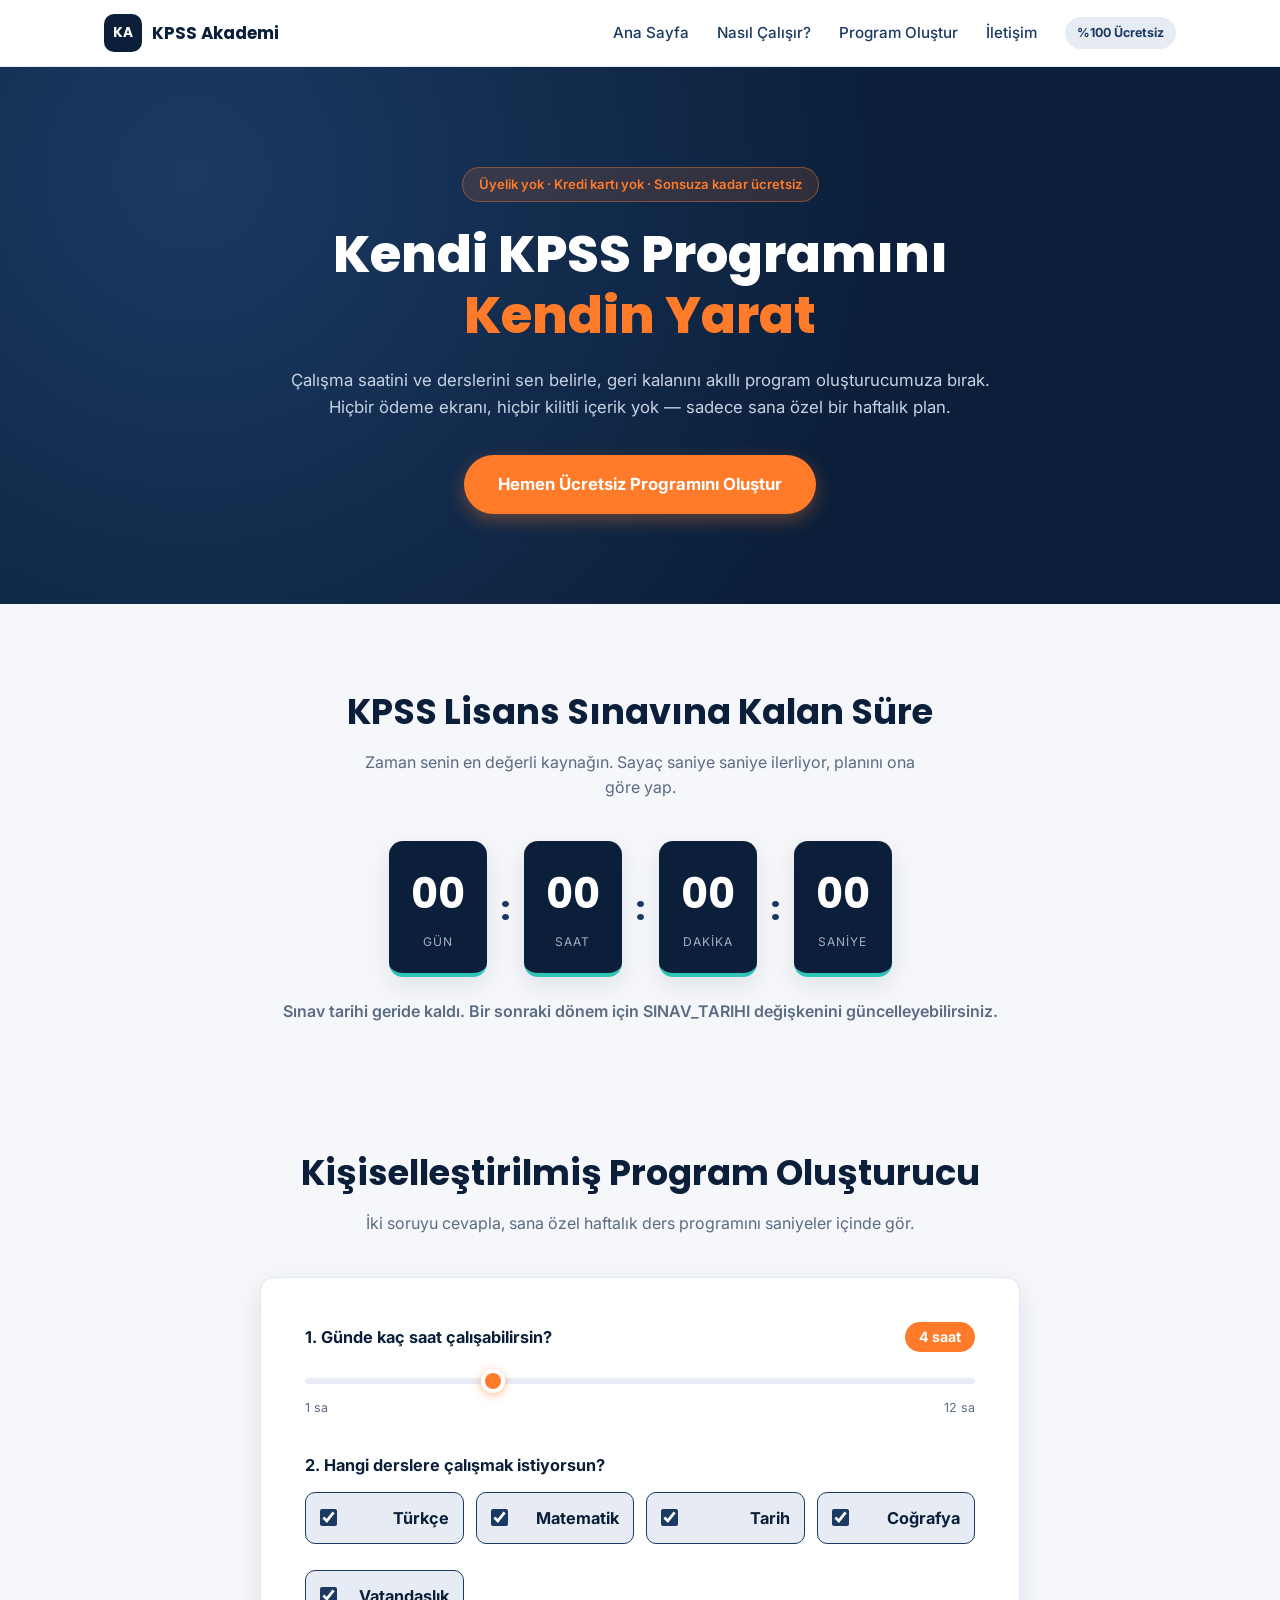
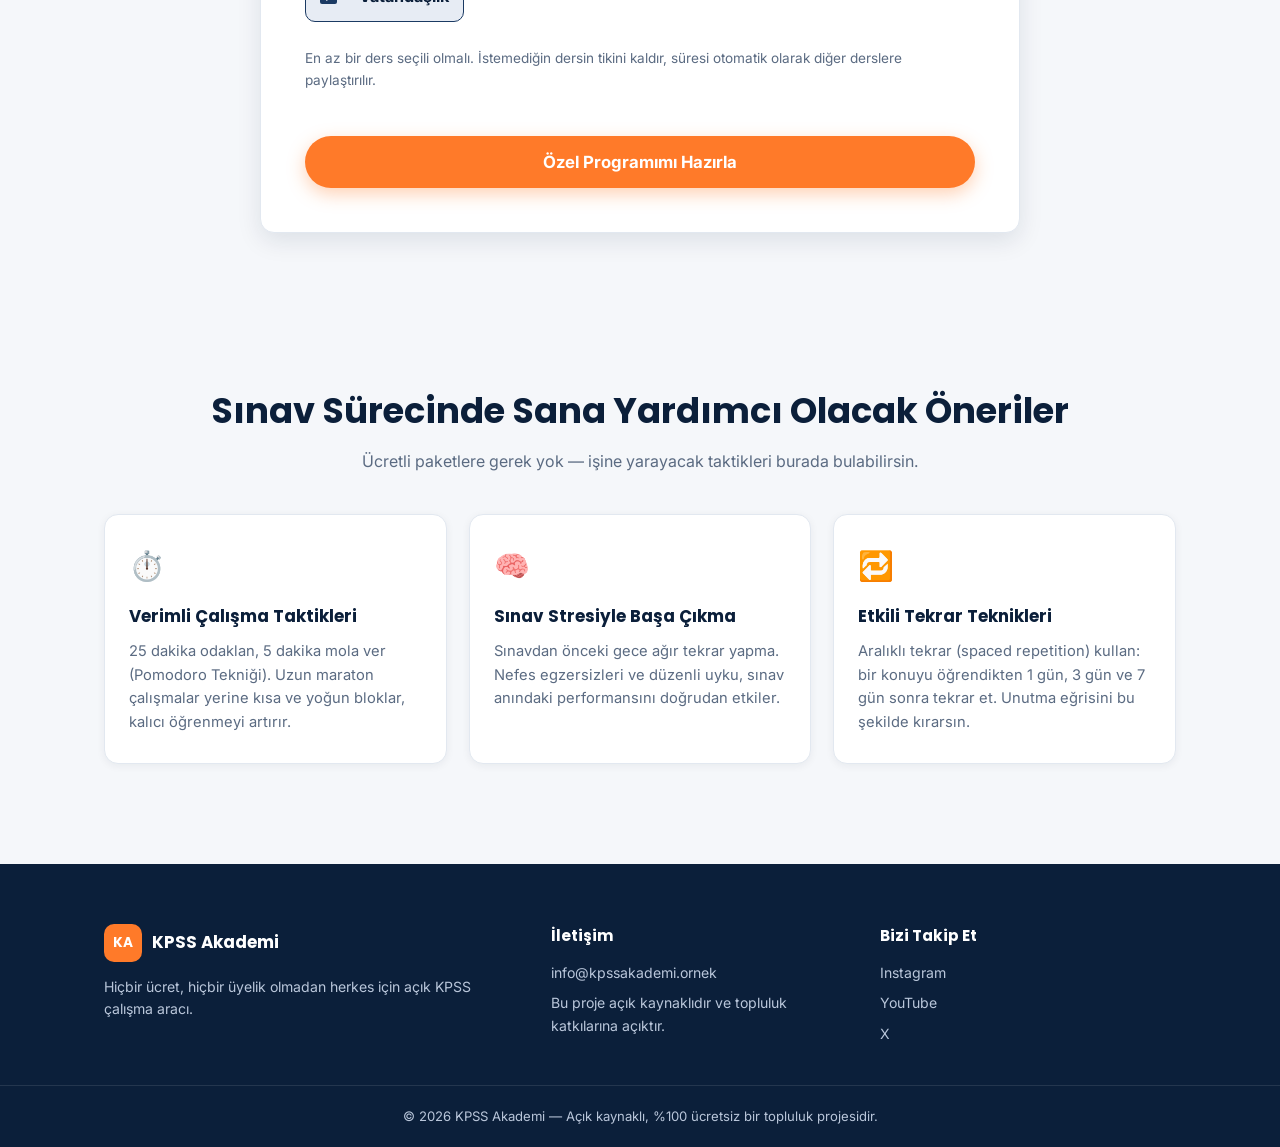
==== commit 0d353760: "Add files via upload" ====
--- a/index.html
+++ b/index.html
@@ -2,911 +2,215 @@
 <html lang="tr">
 <head>
 <meta charset="UTF-8">
-<meta name="viewport" content="width=device-width, initial-scale=1.0, viewport-fit=cover">
-<title>DEMİR PROGRAM — Haftalık Antrenman Takibi</title>
+<meta name="viewport" content="width=device-width, initial-scale=1.0">
+<title>KPSS Akademi | Kendi KPSS Programını Ücretsiz Oluştur</title>
+<meta name="description" content="KPSS Lisans sınavına özel, tamamen ücretsiz çalışma programı oluşturucu. Üyelik yok, ücret yok.">
 <link rel="preconnect" href="https://fonts.googleapis.com">
 <link rel="preconnect" href="https://fonts.gstatic.com" crossorigin>
-<link href="https://fonts.googleapis.com/css2?family=Anton&family=Roboto+Mono:wght@400;500;700&family=Inter:wght@400;500;600;700;800&display=swap" rel="stylesheet">
-<style>
-  :root{
-    --bg-base:#131419;
-    --bg-surface:#1c1e26;
-    --bg-surface-2:#252833;
-    --bg-surface-3:#2f333f;
-    --line:#33374233;
-    --line-strong:#3a3f4c;
-    --text-hi:#f4f2ec;
-    --text-mid:#b7b9c4;
-    --text-low:#787c8a;
-    --iron:#ff5a36;
-    --iron-dim:#ff5a3622;
-    --plate-gold:#ffc145;
-    --ok:#5fd6a0;
-    --radius-card:10px;
-    --font-display:'Anton', sans-serif;
-    --font-body:'Inter', sans-serif;
-    --font-mono:'Roboto Mono', monospace;
-  }
-
-  *{box-sizing:border-box; margin:0; padding:0;}
-  html{scroll-behavior:smooth;}
-  body{
-    background:
-      radial-gradient(1200px 600px at 15% -10%, #23262f 0%, transparent 60%),
-      radial-gradient(900px 500px at 110% 10%, #1c1f28 0%, transparent 55%),
-      var(--bg-base);
-    color:var(--text-hi);
-    font-family:var(--font-body);
-    min-height:100vh;
-    padding-bottom:64px;
-  }
-  @media (prefers-reduced-motion: reduce){
-    *{animation-duration:0.001ms !important; animation-iteration-count:1 !important; transition-duration:0.001ms !important; scroll-behavior:auto !important;}
-  }
-
-  a{color:inherit;}
-  button{font-family:inherit; cursor:pointer;}
-
-  ::selection{background:var(--iron); color:#131419;}
-
-  /* ---------- Layout shells ---------- */
-  .wrap{max-width:900px; margin:0 auto; padding:0 20px;}
-
-  /* ---------- Header ---------- */
-  header.hero{
-    padding:36px 0 28px;
-    border-bottom:1px solid var(--line-strong);
-    position:relative;
-    overflow:hidden;
-  }
-  header.hero::before{
-    content:"";
-    position:absolute; inset:0;
-    background-image:repeating-linear-gradient(135deg, #ffffff05 0 2px, transparent 2px 14px);
-    pointer-events:none;
-  }
-  .eyebrow{
-    font-family:var(--font-mono);
-    font-size:12px;
-    letter-spacing:0.28em;
-    color:var(--iron);
-    text-transform:uppercase;
-    display:flex;
-    align-items:center;
-    gap:10px;
-    margin-bottom:14px;
-  }
-  .eyebrow::before{
-    content:"";
-    width:22px; height:2px; background:var(--iron); display:inline-block;
-  }
-  h1.title{
-    font-family:var(--font-display);
-    font-weight:400;
-    font-size:clamp(38px, 8vw, 64px);
-    letter-spacing:0.01em;
-    line-height:0.95;
-    color:var(--text-hi);
-    text-transform:uppercase;
-    -webkit-text-stroke:0.5px #ffffff10;
-  }
-  h1.title span{color:var(--iron);}
-  .subtitle{
-    margin-top:12px;
-    max-width:52ch;
-    color:var(--text-mid);
-    font-size:15px;
-    line-height:1.55;
-  }
-
-  /* week snapshot strip */
-  .week-meta{
-    margin-top:22px;
-    display:flex;
-    gap:22px;
-    flex-wrap:wrap;
-    font-family:var(--font-mono);
-    font-size:12px;
-    color:var(--text-low);
-  }
-  .week-meta b{color:var(--text-hi); font-weight:700;}
-
-  /* ---------- Barbell day selector (signature element) ---------- */
-  .barbell-section{
-    padding:34px 0 8px;
-  }
-  .barbell-label{
-    font-family:var(--font-mono);
-    font-size:11px;
-    letter-spacing:0.2em;
-    text-transform:uppercase;
-    color:var(--text-low);
-    margin-bottom:18px;
-  }
-  .barbell{
-    position:relative;
-    display:flex;
-    align-items:flex-end;
-    height:118px;
-    padding:0 4px;
-  }
-  .bar-rod{
-    position:absolute;
-    left:0; right:0; top:50%;
-    height:6px;
-    transform:translateY(-50%);
-    background:linear-gradient(180deg,#4a4e5a,#23252d 60%, #17181d);
-    border-radius:3px;
-    box-shadow:inset 0 1px 0 #ffffff22, 0 2px 6px #00000060;
-  }
-  .bar-sleeve-cap{
-    position:absolute; top:50%; transform:translateY(-50%);
-    width:10px; height:26px;
-    background:linear-gradient(180deg,#5a5e6a,#1c1e24);
-    border-radius:2px;
-  }
-  .bar-sleeve-cap.left{left:-6px;}
-  .bar-sleeve-cap.right{right:-6px;}
-
-  .plates-row{
-    position:relative;
-    display:grid;
-    grid-template-columns:repeat(7, 1fr);
-    gap:6px;
-    width:100%;
-    z-index:2;
-  }
-  .plate-btn{
-    background:none;
-    border:none;
-    display:flex;
-    flex-direction:column;
-    align-items:center;
-    justify-content:flex-end;
-    gap:8px;
-    height:118px;
-    padding:0;
-    -webkit-tap-highlight-color:transparent;
-  }
-  .plate{
-    border-radius:50%;
-    border:3px solid #454956;
-    background:radial-gradient(circle at 35% 30%, #3a3e49, #1d1f26 70%);
-    display:flex;
-    align-items:center;
-    justify-content:center;
-    font-family:var(--font-mono);
-    font-weight:700;
-    color:var(--text-low);
-    transition:transform .22s ease, border-color .22s ease, box-shadow .22s ease, background .22s ease, color .22s ease;
-    position:relative;
-  }
-  .plate::after{
-    content:"";
-    position:absolute; inset:7px;
-    border-radius:50%;
-    border:1px solid #ffffff0f;
-  }
-  /* size = training load emphasis for that weekday */
-  .plate-btn[data-size="xl"] .plate{width:78px; height:78px; font-size:15px;}
-  .plate-btn[data-size="lg"] .plate{width:66px; height:66px; font-size:13px;}
-  .plate-btn[data-size="md"] .plate{width:56px; height:56px; font-size:12px;}
-  .plate-btn[data-size="sm"] .plate{width:44px; height:44px; font-size:11px;}
-
-  .plate-btn:hover .plate{border-color:#5b6072; transform:translateY(-3px);}
-
-  .plate-btn.active .plate{
-    border-color:var(--iron);
-    background:radial-gradient(circle at 35% 30%, #402a22, #201513 70%);
-    color:var(--plate-gold);
-    box-shadow:0 0 0 3px var(--iron-dim), 0 8px 18px -6px #ff5a3670;
-    transform:translateY(-8px);
-  }
-  .plate-btn.rest .plate{border-style:dashed; opacity:.65;}
-  .plate-btn.active.rest .plate{border-color:var(--text-low); box-shadow:none; background:radial-gradient(circle at 35% 30%, #2a2c33, #1d1f26 70%); color:var(--text-mid);}
-
-  .plate-day-label{
-    font-family:var(--font-mono);
-    font-size:10.5px;
-    letter-spacing:.06em;
-    color:var(--text-low);
-    text-transform:uppercase;
-    transition:color .2s ease;
-  }
-  .plate-btn.active .plate-day-label{color:var(--text-hi); font-weight:700;}
-
-  /* ---------- Day panel ---------- */
-  .day-panel{
-    margin-top:34px;
-  }
-  .day-head{
-    display:flex;
-    justify-content:space-between;
-    align-items:flex-end;
-    flex-wrap:wrap;
-    gap:14px;
-    padding-bottom:18px;
-    border-bottom:1px solid var(--line-strong);
-    margin-bottom:22px;
-  }
-  .day-head h2{
-    font-family:var(--font-display);
-    font-weight:400;
-    text-transform:uppercase;
-    font-size:clamp(26px,5vw,36px);
-    letter-spacing:.01em;
-  }
-  .day-head h2 .muted{color:var(--text-low); font-size:.55em; display:block; font-family:var(--font-mono); letter-spacing:.15em; margin-top:6px; text-transform:uppercase;}
-
-  .progress-wrap{min-width:180px;}
-  .progress-num{
-    font-family:var(--font-mono);
-    font-size:12px;
-    color:var(--text-mid);
-    display:flex;
-    justify-content:space-between;
-    margin-bottom:6px;
-  }
-  .progress-track{
-    height:6px;
-    background:var(--bg-surface-2);
-    border-radius:4px;
-    overflow:hidden;
-    border:1px solid var(--line-strong);
-  }
-  .progress-fill{
-    height:100%;
-    background:linear-gradient(90deg, var(--iron), var(--plate-gold));
-    width:0%;
-    transition:width .35s ease;
-  }
-
-  .rest-note{
-    font-family:var(--font-mono);
-    font-size:13px;
-    color:var(--text-mid);
-    background:var(--bg-surface);
-    border:1px dashed var(--line-strong);
-    border-radius:var(--radius-card);
-    padding:20px;
-    line-height:1.7;
-  }
-  .rest-note b{color:var(--text-hi);}
-
-  /* ---------- Blocks / cards ---------- */
-  .block{margin-bottom:20px;}
-
-  .exercise-card{
-    background:var(--bg-surface);
-    border:1px solid var(--line-strong);
-    border-radius:var(--radius-card);
-    padding:16px 18px;
-    display:flex;
-    flex-direction:column;
-    gap:12px;
-  }
-
-  .ex-top{
-    display:flex;
-    justify-content:space-between;
-    align-items:flex-start;
-    gap:12px;
-  }
-  .ex-name{
-    font-size:16px;
-    font-weight:700;
-    letter-spacing:.01em;
-  }
-  .ex-name small{
-    display:block;
-    font-family:var(--font-mono);
-    font-weight:400;
-    font-size:11.5px;
-    color:var(--text-low);
-    margin-top:3px;
-    letter-spacing:.02em;
-  }
-  .ex-stat{
-    font-family:var(--font-mono);
-    font-weight:700;
-    font-size:14px;
-    color:var(--plate-gold);
-    background:#00000030;
-    border:1px solid var(--line-strong);
-    padding:5px 10px;
-    border-radius:6px;
-    white-space:nowrap;
-  }
-
-  .set-dots{display:flex; gap:8px; flex-wrap:wrap; align-items:center;}
-  .set-dot{
-    width:26px; height:26px;
-    border-radius:50%;
-    border:2px solid var(--line-strong);
-    background:transparent;
-    color:var(--text-low);
-    font-family:var(--font-mono);
-    font-size:11px;
-    display:flex; align-items:center; justify-content:center;
-    transition:all .18s ease;
-  }
-  .set-dot:hover{border-color:var(--text-mid);}
-  .set-dot.done{
-    background:var(--ok);
-    border-color:var(--ok);
-    color:#0e1512;
-    font-weight:700;
-  }
-
-  /* ---------- Superset grouping ---------- */
-  .superset-group{
-    position:relative;
-    border:1px solid var(--iron);
-    border-radius:14px;
-    padding:16px 16px 16px 22px;
-    background:linear-gradient(180deg, #23150f10, transparent 30%);
-  }
-  .superset-group::before{
-    content:"";
-    position:absolute;
-    left:8px; top:20px; bottom:20px;
-    width:3px;
-    background:repeating-linear-gradient(180deg, var(--iron) 0 8px, transparent 8px 13px);
-    border-radius:2px;
-  }
-  .superset-tag{
-    display:inline-flex;
-    align-items:center;
-    gap:6px;
-    font-family:var(--font-mono);
-    font-size:11px;
-    font-weight:700;
-    letter-spacing:.14em;
-    text-transform:uppercase;
-    color:#161207;
-    background:var(--iron);
-    padding:5px 10px 5px 8px;
-    border-radius:5px;
-    margin-bottom:12px;
-  }
-  .superset-tag::before{content:"⚡";}
-  .superset-group .exercise-card{
-    border-color:var(--line-strong);
-    background:var(--bg-surface-2);
-  }
-  .superset-group .exercise-card + .exercise-card{margin-top:0;}
-  .superset-list{display:flex; flex-direction:column; gap:10px;}
-
-  .no-rest-chip{
-    display:flex;
-    align-items:center;
-    gap:8px;
-    font-family:var(--font-mono);
-    font-size:10.5px;
-    color:var(--iron);
-    letter-spacing:.06em;
-    text-transform:uppercase;
-    padding:2px 0 2px 2px;
-  }
-  .no-rest-chip .dash{flex:1; height:1px; background:repeating-linear-gradient(90deg, var(--iron) 0 5px, transparent 5px 9px);}
-
-  /* ---------- Footer ---------- */
-  footer{
-    margin-top:60px;
-    padding-top:22px;
-    border-top:1px solid var(--line-strong);
-    font-family:var(--font-mono);
-    font-size:11.5px;
-    color:var(--text-low);
-    display:flex;
-    justify-content:space-between;
-    flex-wrap:wrap;
-    gap:10px;
-  }
-  footer button{
-    background:none;
-    border:1px solid var(--line-strong);
-    color:var(--text-low);
-    font-family:var(--font-mono);
-    font-size:11px;
-    padding:6px 12px;
-    border-radius:6px;
-    transition:all .18s ease;
-  }
-  footer button:hover{border-color:var(--iron); color:var(--iron);}
-
-  /* small screens */
-  @media (max-width:560px){
-    .wrap{padding:0 14px;}
-    .plates-row{gap:3px;}
-    .plate-btn[data-size="xl"] .plate{width:44px;height:44px;font-size:10px;}
-    .plate-btn[data-size="lg"] .plate{width:40px;height:40px;font-size:9.5px;}
-    .plate-btn[data-size="md"] .plate{width:36px;height:36px;font-size:9px;}
-    .plate-btn[data-size="sm"] .plate{width:30px;height:30px;font-size:8px;}
-    .plate-day-label{font-size:9px;}
-    .barbell{height:92px;}
-    .plate-btn{height:92px;}
-    .day-head{align-items:flex-start;}
-    .ex-top{flex-direction:column;}
-    .ex-stat{align-self:flex-start;}
-  }
-
-  :focus-visible{outline:2px solid var(--iron); outline-offset:2px;}
-</style>
+<link href="https://fonts.googleapis.com/css2?family=Poppins:wght@600;700;800&family=Inter:wght@400;500;600;700&display=swap" rel="stylesheet">
+<link rel="stylesheet" href="style.css">
 </head>
 <body>
 
-<div class="wrap">
-
-  <header class="hero">
-    <div class="eyebrow">Haftalık Program · Vücut Geliştirme</div>
-    <h1 class="title">DEMİR<span>.</span>PROGRAM</h1>
-    <p class="subtitle">7 günlük hipertrofi odaklı bölünme. Her harekete dokun, seti işaretle, günü bitir. Süper setler yan yana ve dinlenmesiz yapılır — aralarında bar bırakma.</p>
-    <div class="week-meta">
-      <span>ANTRENMAN GÜNÜ: <b id="meta-training-days">6/7</b></span>
-      <span>ODAK: <b>Hipertrofi</b></span>
-      <span>BÖLÜNME: <b>Bro Split</b></span>
-    </div>
-  </header>
-
-  <section class="barbell-section">
-    <div class="barbell-label">// Günü seç — bar üzerinden yükü seç</div>
-    <div class="barbell">
-      <div class="bar-rod"></div>
-      <div class="bar-sleeve-cap left"></div>
-      <div class="bar-sleeve-cap right"></div>
-      <div class="plates-row" id="plateRow"></div>
-    </div>
-  </section>
-
-  <section class="day-panel" id="dayPanel">
-    <!-- injected by JS -->
-  </section>
-
-  <footer>
-    <span>DEMİR PROGRAM — kişisel takip. İlerlemen bu tarayıcıda saklanır.</span>
-    <button id="resetBtn" type="button">Bu günü sıfırla</button>
-  </footer>
-
-</div>
-
-<script>
-(function(){
-
-  /* ---------------------------------------------------------
-     1. PROGRAM VERİSİ
-     block.type = 'single' | 'superset'
-  --------------------------------------------------------- */
-  const PROGRAM = [
-    {
-      id:'pzt', name:'Pazartesi', title:'Göğüs & Arka Kol', size:'xl', rest:false,
-      blocks:[
-        {type:'single', exercises:[
-          {id:'pzt-1', name:'Bench Press', note:'Düz Barbell', sets:4, reps:'6-8'}
-        ]},
-        {type:'single', exercises:[
-          {id:'pzt-2', name:'Eğimli Dambıl Press', note:'30° bank', sets:4, reps:'8-10'}
-        ]},
-        {type:'single', exercises:[
-          {id:'pzt-2b', name:'Smith Machine Düşük Eğimli Press', note:'15° bank, Smith', sets:3, reps:'8-10'}
-        ]},
-        {type:'single', exercises:[
-          {id:'pzt-2c', name:'Pec Deck (Kelebek)', note:'Makine, sıkıştırma odaklı', sets:3, reps:'12-15'}
-        ]},
-        {type:'superset', exercises:[
-          {id:'pzt-3', name:'Cable Crossover', note:'Alttan çekiş', sets:3, reps:'12-15'},
-          {id:'pzt-4', name:'Dips', note:'Vücut ağırlığı', sets:3, reps:'Maks.'}
-        ]},
-        {type:'single', exercises:[
-          {id:'pzt-4b', name:'Incline Push-up', note:'Bench kenarı, vücut ağırlığı', sets:2, reps:'Maks.'}
-        ]},
-        {type:'single', exercises:[
-          {id:'pzt-5', name:'Skull Crusher', note:'EZ Bar', sets:3, reps:'10-12'}
-        ]},
-        {type:'single', exercises:[
-          {id:'pzt-5b', name:'Close-Grip Bench Press', note:'Dar tutuş, barbell', sets:3, reps:'8-10'}
-        ]},
-        {type:'superset', exercises:[
-          {id:'pzt-6', name:'Triceps Pushdown', note:'İp aparat', sets:3, reps:'12-15'},
-          {id:'pzt-7', name:'Overhead Triceps Extension', note:'Tek dambıl', sets:3, reps:'12-15'}
-        ]},
-        {type:'single', exercises:[
-          {id:'pzt-7b', name:'Bench Dip', note:'İki sandalye arası, vücut ağırlığı', sets:2, reps:'Maks.'}
-        ]}
-      ]
-    },
-    {
-      id:'sal', name:'Salı', title:'Sırt & Ön Kol', size:'lg', rest:false,
-      blocks:[
-        {type:'single', exercises:[
-          {id:'sal-1', name:'Deadlift', note:'Klasik stil', sets:4, reps:'5-6'}
-        ]},
-        {type:'single', exercises:[
-          {id:'sal-2', name:'Lat Pulldown', note:'Geniş tutuş', sets:4, reps:'10-12'}
-        ]},
-        {type:'single', exercises:[
-          {id:'sal-2b', name:'Pull-up', note:'Vücut ağırlığı, geniş tutuş', sets:3, reps:'Maks.'}
-        ]},
-        {type:'single', exercises:[
-          {id:'sal-3', name:'Barbell Row', note:'Eğik gövde', sets:4, reps:'8-10'}
-        ]},
-        {type:'single', exercises:[
-          {id:'sal-3b', name:'Tek Kol Dambıl Row', note:'Bench destekli', sets:3, reps:'10-12'}
-        ]},
-        {type:'single', exercises:[
-          {id:'sal-3c', name:'Seated Cable Row', note:'V-tutamaç, kablo', sets:3, reps:'10-12'}
-        ]},
-        {type:'single', exercises:[
-          {id:'sal-3d', name:'Straight-Arm Pulldown', note:'İp aparat, kablo', sets:3, reps:'12-15'}
-        ]},
-        {type:'superset', exercises:[
-          {id:'sal-4', name:'Barbell Curl', note:'Düz bar', sets:3, reps:'10-12'},
-          {id:'sal-5', name:'Hammer Curl', note:'Dambıl, nötr tutuş', sets:3, reps:'10-12'}
-        ]},
-        {type:'single', exercises:[
-          {id:'sal-5b', name:'Incline Dambıl Curl', note:'45° bank, tam açılım', sets:3, reps:'10-12'}
-        ]},
-        {type:'single', exercises:[
-          {id:'sal-6', name:'Face Pull', note:'İp, kablo', sets:3, reps:'15'}
-        ]},
-        {type:'single', exercises:[
-          {id:'sal-6b', name:'Shrug', note:'Barbell veya dambıl, trapez', sets:3, reps:'12-15'}
-        ]}
-      ]
-    },
-    {
-      id:'car', name:'Çarşamba', title:'Bacak Günü', size:'xl', rest:false,
-      blocks:[
-        {type:'single', exercises:[
-          {id:'car-1', name:'Squat', note:'Barbell Back Squat', sets:5, reps:'5-8'}
-        ]},
-        {type:'single', exercises:[
-          {id:'car-1b', name:'Bulgar Split Squat', note:'Dambıl, arka ayak yükseltili', sets:3, reps:'10-12'}
-        ]},
-        {type:'single', exercises:[
-          {id:'car-2', name:'Leg Press', note:'45° platform', sets:4, reps:'10-12'}
-        ]},
-        {type:'single', exercises:[
-          {id:'car-2b', name:'Hack Squat', note:'Makine', sets:3, reps:'10-12'}
-        ]},
-        {type:'single', exercises:[
-          {id:'car-3', name:'Romanian Deadlift', note:'Barbell, hafif diz kırığı', sets:4, reps:'8-10'}
-        ]},
-        {type:'single', exercises:[
-          {id:'car-3b', name:'Walking Lunge', note:'Dambıl ile, yürüyerek', sets:3, reps:'12 adım/bacak'}
-        ]},
-        {type:'superset', exercises:[
-          {id:'car-4', name:'Leg Extension', note:'Makine', sets:3, reps:'15'},
-          {id:'car-5', name:'Leg Curl', note:'Yatarak makine', sets:3, reps:'15'}
-        ]},
-        {type:'single', exercises:[
-          {id:'car-5b', name:'Hip Thrust', note:'Barbell, bench destekli', sets:3, reps:'10-12'}
-        ]},
-        {type:'superset', exercises:[
-          {id:'car-6', name:'Calf Raise', note:'Ayakta, makine', sets:4, reps:'15-20'},
-          {id:'car-6b', name:'Oturarak Calf Raise', note:'Makine, soleus odaklı', sets:3, reps:'15-20'}
-        ]}
-      ]
-    },
-    {
-      id:'per', name:'Perşembe', title:'Omuz & Karın', size:'md', rest:false,
-      blocks:[
-        {type:'single', exercises:[
-          {id:'per-1', name:'Overhead Press', note:'Barbell, ayakta', sets:4, reps:'6-8'}
-        ]},
-        {type:'single', exercises:[
-          {id:'per-1b', name:'Dambıl Shoulder Press', note:'Oturarak', sets:3, reps:'8-10'}
-        ]},
-        {type:'superset', exercises:[
-          {id:'per-2', name:'Yan Lateral Raise', note:'Dambıl', sets:3, reps:'12-15'},
-          {id:'per-3', name:'Ön Lateral Raise', note:'Dambıl ya da plaka', sets:3, reps:'12-15'}
-        ]},
-        {type:'single', exercises:[
-          {id:'per-3b', name:'Kablo Lateral Raise', note:'Tek kol, alt makara', sets:3, reps:'12-15'}
-        ]},
-        {type:'single', exercises:[
-          {id:'per-4', name:'Arnold Press', note:'Dambıl', sets:3, reps:'10'}
-        ]},
-        {type:'single', exercises:[
-          {id:'per-4b', name:'Upright Row', note:'Barbell veya kablo', sets:3, reps:'10-12'}
-        ]},
-        {type:'single', exercises:[
-          {id:'per-5', name:'Rear Delt Fly', note:'Makine ya da dambıl', sets:3, reps:'15'}
-        ]},
-        {type:'single', exercises:[
-          {id:'per-5b', name:'Face Pull', note:'İp, kablo, üst arka omuz', sets:3, reps:'15'}
-        ]},
-        {type:'superset', exercises:[
-          {id:'per-6', name:'Mekik', note:'Crunch', sets:3, reps:'20'},
-          {id:'per-7', name:'Plank', note:'İzometrik, 60 sn', sets:3, reps:'60 sn'}
-        ]},
-        {type:'superset', exercises:[
-          {id:'per-7b', name:'Bicycle Crunch', note:'Vücut ağırlığı', sets:3, reps:'20'},
-          {id:'per-7c', name:'Hanging Knee Raise', note:'Barfikste, asılı', sets:3, reps:'12-15'}
-        ]}
-      ]
-    },
-    {
-      id:'cum', name:'Cuma', title:'Kol Günü', size:'md', rest:false,
-      blocks:[
-        {type:'superset', exercises:[
-          {id:'cum-1', name:'Close-Grip Bench Press', note:'Dar tutuş', sets:4, reps:'8-10'},
-          {id:'cum-2', name:'Diamond Push-up', note:'Vücut ağırlığı', sets:4, reps:'Maks.'}
-        ]},
-        {type:'single', exercises:[
-          {id:'cum-2b', name:'Dips', note:'Paralel bar, gövde öne eğik', sets:3, reps:'Maks.'}
-        ]},
-        {type:'single', exercises:[
-          {id:'cum-3', name:'Preacher Curl', note:'Scott bankı', sets:4, reps:'10-12'}
-        ]},
-        {type:'single', exercises:[
-          {id:'cum-3b', name:'Zottman Curl', note:'Dambıl, üstte pronasyon', sets:3, reps:'10-12'}
-        ]},
-        {type:'superset', exercises:[
-          {id:'cum-4', name:'Rope Pushdown', note:'Kablo', sets:3, reps:'12-15'},
-          {id:'cum-5', name:'Cable Curl', note:'Düz bar aparat', sets:3, reps:'12-15'}
-        ]},
-        {type:'single', exercises:[
-          {id:'cum-5b', name:'Overhead Cable Extension', note:'İp, kablo, iki kol', sets:3, reps:'12-15'}
-        ]},
-        {type:'single', exercises:[
-          {id:'cum-6', name:'Concentration Curl', note:'Tek taraf, dambıl', sets:3, reps:'12'}
-        ]},
-        {type:'single', exercises:[
-          {id:'cum-6b', name:'21s Bicep Curl', note:'EZ bar, kısmi tekrar tekniği', sets:2, reps:'21'}
-        ]},
-        {type:'single', exercises:[
-          {id:'cum-7', name:'Triceps Kickback', note:'Dambıl, eğik gövde', sets:3, reps:'15'}
-        ]},
-        {type:'single', exercises:[
-          {id:'cum-7b', name:'Bilek Curl', note:'Barbell, ön kol, oturarak', sets:2, reps:'15-20'}
-        ]}
-      ]
-    },
-    {
-      id:'cmt', name:'Cumartesi', title:'Kardiyo & Karın', size:'sm', rest:false,
-      blocks:[
-        {type:'single', exercises:[
-          {id:'cmt-1', name:'Koşu Bandı', note:'Hafif tempo', sets:1, reps:'20-30 dk'}
-        ]},
-        {type:'single', exercises:[
-          {id:'cmt-1b', name:'Bisiklet (Sabit)', note:'Orta tempo, alternatif', sets:1, reps:'15-20 dk'}
-        ]},
-        {type:'superset', exercises:[
-          {id:'cmt-2', name:'Russian Twist', note:'Plaka ile', sets:3, reps:'20'},
-          {id:'cmt-3', name:'Leg Raise', note:'Yerde ya da asılı', sets:3, reps:'15'}
-        ]},
-        {type:'single', exercises:[
-          {id:'cmt-4', name:'Cable Woodchopper', note:'Her iki taraf', sets:3, reps:'12'}
-        ]},
-        {type:'superset', exercises:[
-          {id:'cmt-4b', name:'Mountain Climber', note:'Vücut ağırlığı, tempolu', sets:3, reps:'30 sn'},
-          {id:'cmt-4c', name:'Side Plank', note:'İzometrik, her iki taraf', sets:3, reps:'30 sn/taraf'}
-        ]},
-        {type:'single', exercises:[
-          {id:'cmt-5', name:'Ab Wheel Rollout', note:'Diz üstü, kontrollü', sets:3, reps:'10-12'}
-        ]}
-      ]
-    },
-    {
-      id:'paz', name:'Pazar', title:'Dinlenme', size:'sm', rest:true,
-      blocks:[]
-    }
-  ];
-
-  /* ---------------------------------------------------------
-     2. STATE
-  --------------------------------------------------------- */
-  let activeDay = PROGRAM[0].id;
-  // progress[exerciseId] = [bool, bool, ...] length = sets
-  let progress = {};
-  let storageReady = false;
-
-  function defaultSetsFor(exId){
-    const ex = findExercise(exId);
-    return ex ? new Array(ex.sets).fill(false) : [];
-  }
-
-  function findExercise(exId){
-    for(const day of PROGRAM){
-      for(const block of day.blocks){
-        for(const ex of block.exercises){
-          if(ex.id === exId) return ex;
-        }
-      }
-    }
-    return null;
-  }
-
-  async function loadProgress(){
-    try{
-      const res = await window.storage.get('demir-progress', false);
-      if(res && res.value){
-        progress = JSON.parse(res.value);
-      }
-    }catch(e){
-      progress = {};
-    }
-    storageReady = true;
-  }
-
-  async function saveProgress(){
-    try{
-      await window.storage.set('demir-progress', JSON.stringify(progress), false);
-    }catch(e){ /* silent — session state still works in memory */ }
-  }
-
-  function getSetState(exId){
-    if(!progress[exId]) progress[exId] = defaultSetsFor(exId);
-    return progress[exId];
-  }
-
-  /* ---------------------------------------------------------
-     3. RENDER — barbell / plate selector
-  --------------------------------------------------------- */
-  const plateRow = document.getElementById('plateRow');
-
-  function renderPlates(){
-    plateRow.innerHTML = '';
-    PROGRAM.forEach(day => {
-      const btn = document.createElement('button');
-      btn.type = 'button';
-      btn.className = 'plate-btn' + (day.id === activeDay ? ' active' : '') + (day.rest ? ' rest' : '');
-      btn.dataset.size = day.size;
-      btn.setAttribute('aria-pressed', day.id === activeDay ? 'true' : 'false');
-      btn.setAttribute('aria-label', day.name + ' — ' + day.title);
-      btn.innerHTML = `
-        <div class="plate">${day.rest ? '—' : dayCompletionLabel(day)}</div>
-        <div class="plate-day-label">${day.name.slice(0,3)}</div>
-      `;
-      btn.addEventListener('click', () => {
-        activeDay = day.id;
-        renderPlates();
-        renderDay();
-      });
-      plateRow.appendChild(btn);
-    });
-  }
-
-  function dayCompletionLabel(day){
-    const {done, total} = dayCounts(day);
-    if(total === 0) return '–';
-    return done === total ? '✓' : `${done}/${total}`;
-  }
-
-  function dayCounts(day){
-    let done = 0, total = 0;
-    day.blocks.forEach(block => {
-      block.exercises.forEach(ex => {
-        const state = getSetState(ex.id);
-        total += state.length;
-        done += state.filter(Boolean).length;
-      });
-    });
-    return {done, total};
-  }
-
-  /* ---------------------------------------------------------
-     4. RENDER — day panel
-  --------------------------------------------------------- */
-  const dayPanel = document.getElementById('dayPanel');
-
-  function renderDay(){
-    const day = PROGRAM.find(d => d.id === activeDay);
-    if(!day) return;
-
-    if(day.rest){
-      dayPanel.innerHTML = `
-        <div class="day-head">
-          <h2>${day.title}<span class="muted">${day.name}</span></h2>
-        </div>
-        <div class="rest-note">
-          <b>Toparlanma günü.</b> Kas büyümesi antrenmanda değil, dinlenmede gerçekleşir.
-          İstersen 20-30 dakika hafif yürüyüş veya esneme yap, ama bugün bar'a yüklenme yok.
-          Uyku ve protein alımına odaklan — yarın bar yeniden dolacak.
-        </div>
-      `;
-      return;
-    }
-
-    const {done, total} = dayCounts(day);
-    const pct = total ? Math.round((done/total)*100) : 0;
-
-    let blocksHtml = '';
-    day.blocks.forEach(block => {
-      if(block.type === 'single'){
-        blocksHtml += `<div class="block">${exerciseCardHtml(block.exercises[0])}</div>`;
-      } else {
-        let cards = '';
-        block.exercises.forEach((ex, i) => {
-          cards += exerciseCardHtml(ex);
-          if(i < block.exercises.length - 1){
-            cards += `<div class="no-rest-chip"><span>Dinlenme yok</span><span class="dash"></span></div>`;
-          }
-        });
-        blocksHtml += `
-          <div class="block superset-group">
-            <span class="superset-tag">Süper Set · ${block.exercises.length} hareket</span>
-            <div class="superset-list">${cards}</div>
+<!-- ===================== HEADER / NAVBAR ===================== -->
+<header class="navbar" id="navbar">
+  <div class="navbar-inner">
+    <a href="#" class="logo">
+      <span class="logo-mark">KA</span>
+      <span class="logo-text">KPSS Akademi</span>
+    </a>
+
+    <button class="hamburger" id="hamburger" aria-label="Menüyü aç/kapat" aria-expanded="false">
+      <span></span><span></span><span></span>
+    </button>
+
+    <nav class="nav-links" id="navLinks">
+      <a href="#" class="nav-link">Ana Sayfa</a>
+      <a href="#nasil-calisir" class="nav-link">Nasıl Çalışır?</a>
+      <a href="#program-olusturucu" class="nav-link">Program Oluştur</a>
+      <a href="#iletisim" class="nav-link">İletişim</a>
+      <span class="nav-badge">%100 Ücretsiz</span>
+    </nav>
+  </div>
+</header>
+
+<!-- ===================== HERO ===================== -->
+<section class="hero">
+  <div class="hero-inner">
+    <span class="eyebrow">Üyelik yok · Kredi kartı yok · Sonsuza kadar ücretsiz</span>
+    <h1>Kendi KPSS Programını<br><span class="highlight">Kendin Yarat</span></h1>
+    <p class="hero-sub">
+      Çalışma saatini ve derslerini sen belirle, geri kalanını akıllı program oluşturucumuza bırak.
+      Hiçbir ödeme ekranı, hiçbir kilitli içerik yok — sadece sana özel bir haftalık plan.
+    </p>
+    <a href="#program-olusturucu" class="btn btn-primary btn-lg">Hemen Ücretsiz Programını Oluştur</a>
+  </div>
+</section>
+
+<!-- ===================== SINAV SAYACI ===================== -->
+<section class="countdown-section" id="nasil-calisir">
+  <div class="section-inner">
+    <h2 class="section-title">KPSS Lisans Sınavına Kalan Süre</h2>
+    <p class="section-desc">Zaman senin en değerli kaynağın. Sayaç saniye saniye ilerliyor, planını ona göre yap.</p>
+
+    <div class="countdown" id="countdown">
+      <div class="countdown-block">
+        <span class="countdown-number" id="cd-gun">00</span>
+        <span class="countdown-label">Gün</span>
+      </div>
+      <span class="countdown-sep">:</span>
+      <div class="countdown-block">
+        <span class="countdown-number" id="cd-saat">00</span>
+        <span class="countdown-label">Saat</span>
+      </div>
+      <span class="countdown-sep">:</span>
+      <div class="countdown-block">
+        <span class="countdown-number" id="cd-dakika">00</span>
+        <span class="countdown-label">Dakika</span>
+      </div>
+      <span class="countdown-sep">:</span>
+      <div class="countdown-block">
+        <span class="countdown-number" id="cd-saniye">00</span>
+        <span class="countdown-label">Saniye</span>
+      </div>
+    </div>
+    <p class="countdown-note" id="countdownNote"></p>
+  </div>
+</section>
+
+<!-- ===================== PROGRAM OLUŞTURUCU ===================== -->
+<section class="builder-section" id="program-olusturucu">
+  <div class="section-inner">
+    <h2 class="section-title">Kişiselleştirilmiş Program Oluşturucu</h2>
+    <p class="section-desc">İki soruyu cevapla, sana özel haftalık ders programını saniyeler içinde gör.</p>
+
+    <div class="builder-card">
+      <form id="programForm">
+        <!-- SORU 1: Günlük çalışma saati -->
+        <div class="form-group">
+          <label for="calismaSaati">
+            1. Günde kaç saat çalışabilirsin?
+            <span class="saat-deger" id="saatDeger">4 saat</span>
+          </label>
+          <input type="range" id="calismaSaati" name="calismaSaati" min="1" max="12" value="4" step="1" class="slider">
+          <div class="slider-scale">
+            <span>1 sa</span><span>12 sa</span>
           </div>
-        `;
-      }
-    });
-
-    dayPanel.innerHTML = `
-      <div class="day-head">
-        <h2>${day.title}<span class="muted">${day.name}</span></h2>
-        <div class="progress-wrap">
-          <div class="progress-num"><span>SET İLERLEMESİ</span><span>${done}/${total}</span></div>
-          <div class="progress-track"><div class="progress-fill" style="width:${pct}%"></div></div>
-        </div>
-      </div>
-      ${blocksHtml}
-    `;
-
-    // wire up set-dot clicks
-    dayPanel.querySelectorAll('.set-dot').forEach(dot => {
-      dot.addEventListener('click', () => {
-        const exId = dot.dataset.ex;
-        const idx = parseInt(dot.dataset.idx, 10);
-        const state = getSetState(exId);
-        state[idx] = !state[idx];
-        saveProgress();
-        renderDay();
-        renderPlates();
-      });
-    });
-  }
-
-  function exerciseCardHtml(ex){
-    const state = getSetState(ex.id);
-    let dots = '';
-    state.forEach((doneFlag, i) => {
-      dots += `<button type="button" class="set-dot ${doneFlag ? 'done' : ''}" data-ex="${ex.id}" data-idx="${i}" aria-label="${ex.name} set ${i+1} ${doneFlag ? 'tamamlandı' : 'tamamlanmadı'}">${doneFlag ? '✓' : i+1}</button>`;
-    });
-    return `
-      <div class="exercise-card">
-        <div class="ex-top">
-          <div class="ex-name">${ex.name}<small>${ex.note}</small></div>
-          <div class="ex-stat">${ex.sets} SET × ${ex.reps}</div>
-        </div>
-        <div class="set-dots">${dots}</div>
-      </div>
-    `;
-  }
-
-  /* ---------------------------------------------------------
-     5. Footer reset
-  --------------------------------------------------------- */
-  document.getElementById('resetBtn').addEventListener('click', () => {
-    const day = PROGRAM.find(d => d.id === activeDay);
-    if(!day || day.rest) return;
-    day.blocks.forEach(block => {
-      block.exercises.forEach(ex => {
-        progress[ex.id] = defaultSetsFor(ex.id);
-      });
-    });
-    saveProgress();
-    renderDay();
-    renderPlates();
-  });
-
-  /* ---------------------------------------------------------
-     6. Meta: training days count
-  --------------------------------------------------------- */
-  document.getElementById('meta-training-days').textContent =
-    PROGRAM.filter(d => !d.rest).length + '/7';
-
-  /* ---------------------------------------------------------
-     INIT
-  --------------------------------------------------------- */
-  (async function init(){
-    await loadProgress();
-    renderPlates();
-    renderDay();
-  })();
-
-})();
-</script>
+        </div>
+
+        <!-- SORU 2: Ders seçimi -->
+        <div class="form-group">
+          <label>2. Hangi derslere çalışmak istiyorsun?</label>
+          <div class="ders-grid" id="dersGrid">
+            <!-- Checkbox'lar JS tarafından da yönetilebilir ama başlangıç için statik yazıyoruz -->
+            <label class="ders-chip">
+              <input type="checkbox" name="ders" value="Türkçe" checked>
+              <span>Türkçe</span>
+            </label>
+            <label class="ders-chip">
+              <input type="checkbox" name="ders" value="Matematik" checked>
+              <span>Matematik</span>
+            </label>
+            <label class="ders-chip">
+              <input type="checkbox" name="ders" value="Tarih" checked>
+              <span>Tarih</span>
+            </label>
+            <label class="ders-chip">
+              <input type="checkbox" name="ders" value="Coğrafya" checked>
+              <span>Coğrafya</span>
+            </label>
+            <label class="ders-chip">
+              <input type="checkbox" name="ders" value="Vatandaşlık" checked>
+              <span>Vatandaşlık</span>
+            </label>
+          </div>
+          <p class="ders-hint">En az bir ders seçili olmalı. İstemediğin dersin tikini kaldır, süresi otomatik olarak diğer derslere paylaştırılır.</p>
+        </div>
+
+        <button type="submit" class="btn btn-primary btn-lg" id="olusturBtn">Özel Programımı Hazırla</button>
+      </form>
+
+      <!-- ===================== DİNAMİK SONUÇ EKRANI ===================== -->
+      <div class="result-wrap" id="resultWrap" hidden>
+        <div class="result-header">
+          <h3>Haftalık Çalışma Programın</h3>
+          <span class="result-badge" id="resultSaat"></span>
+        </div>
+
+        <div class="table-scroll">
+          <table class="plan-table" id="planTable">
+            <thead>
+              <tr id="planTableHead"></tr>
+            </thead>
+            <tbody id="planTableBody"></tbody>
+          </table>
+        </div>
+
+        <div class="plan-note" id="planNote"></div>
+      </div>
+    </div>
+  </div>
+</section>
+
+<!-- ===================== BİLGİ KARTLARI ===================== -->
+<section class="tips-section">
+  <div class="section-inner">
+    <h2 class="section-title">Sınav Sürecinde Sana Yardımcı Olacak Öneriler</h2>
+    <p class="section-desc">Ücretli paketlere gerek yok — işine yarayacak taktikleri burada bulabilirsin.</p>
+
+    <div class="tips-grid">
+      <article class="tip-card">
+        <div class="tip-icon">⏱️</div>
+        <h3>Verimli Çalışma Taktikleri</h3>
+        <p>25 dakika odaklan, 5 dakika mola ver (Pomodoro Tekniği). Uzun maraton çalışmalar yerine kısa ve yoğun bloklar, kalıcı öğrenmeyi artırır.</p>
+      </article>
+
+      <article class="tip-card">
+        <div class="tip-icon">🧠</div>
+        <h3>Sınav Stresiyle Başa Çıkma</h3>
+        <p>Sınavdan önceki gece ağır tekrar yapma. Nefes egzersizleri ve düzenli uyku, sınav anındaki performansını doğrudan etkiler.</p>
+      </article>
+
+      <article class="tip-card">
+        <div class="tip-icon">🔁</div>
+        <h3>Etkili Tekrar Teknikleri</h3>
+        <p>Aralıklı tekrar (spaced repetition) kullan: bir konuyu öğrendikten 1 gün, 3 gün ve 7 gün sonra tekrar et. Unutma eğrisini bu şekilde kırarsın.</p>
+      </article>
+    </div>
+  </div>
+</section>
+
+<!-- ===================== FOOTER ===================== -->
+<footer class="footer" id="iletisim">
+  <div class="section-inner footer-inner">
+    <div class="footer-col">
+      <div class="logo footer-logo">
+        <span class="logo-mark">KA</span>
+        <span class="logo-text">KPSS Akademi</span>
+      </div>
+      <p>Hiçbir ücret, hiçbir üyelik olmadan herkes için açık KPSS çalışma aracı.</p>
+    </div>
+
+    <div class="footer-col">
+      <h4>İletişim</h4>
+      <p>info@kpssakademi.ornek</p>
+      <p>Bu proje açık kaynaklıdır ve topluluk katkılarına açıktır.</p>
+    </div>
+
+    <div class="footer-col">
+      <h4>Bizi Takip Et</h4>
+      <div class="social-links">
+        <a href="#" aria-label="Instagram">Instagram</a>
+        <a href="#" aria-label="YouTube">YouTube</a>
+        <a href="#" aria-label="X / Twitter">X</a>
+      </div>
+    </div>
+  </div>
+  <div class="footer-bottom">
+    <p>&copy; <span id="yil"></span> KPSS Akademi — Açık kaynaklı, %100 ücretsiz bir topluluk projesidir.</p>
+  </div>
+</footer>
+
+<script src="script.js"></script>
 </body>
 </html>
--- a/style.css
+++ b/style.css
@@ -0,0 +1,580 @@
+/* =========================================================
+   KPSS AKADEMİ — STİL DOSYASI
+   Renk sistemi: Lacivert (güven) + Turuncu (aksiyon) + Teal (sayaç vurgusu)
+   ========================================================= */
+
+:root {
+  /* --- Renk Paleti --- */
+  --navy-900: #0B1F3A;
+  --navy-800: #12294D;
+  --navy-700: #1B3A63;
+  --navy-100: #E7ECF4;
+  --bg: #F5F7FA;
+  --white: #FFFFFF;
+  --orange: #FF7A29;
+  --orange-dark: #E4611A;
+  --teal: #2EC4B6;
+  --text: #1E2A3A;
+  --text-muted: #5B6B82;
+  --border: #E2E8F0;
+
+  /* --- Tipografi --- */
+  --font-display: 'Poppins', sans-serif;
+  --font-body: 'Inter', sans-serif;
+
+  /* --- Diğer --- */
+  --radius: 14px;
+  --shadow-sm: 0 2px 8px rgba(11, 31, 58, 0.06);
+  --shadow-md: 0 8px 24px rgba(11, 31, 58, 0.10);
+  --shadow-lg: 0 16px 40px rgba(11, 31, 58, 0.16);
+  --transition: all 0.25s ease;
+}
+
+* { margin: 0; padding: 0; box-sizing: border-box; }
+
+html { scroll-behavior: smooth; }
+
+body {
+  font-family: var(--font-body);
+  color: var(--text);
+  background: var(--bg);
+  line-height: 1.6;
+  -webkit-font-smoothing: antialiased;
+}
+
+img { max-width: 100%; display: block; }
+
+a { text-decoration: none; color: inherit; }
+
+h1, h2, h3, h4 { font-family: var(--font-display); color: var(--navy-900); }
+
+.section-inner {
+  max-width: 1120px;
+  margin: 0 auto;
+  padding: 0 24px;
+}
+
+.section-title {
+  font-size: clamp(1.6rem, 3vw, 2.2rem);
+  text-align: center;
+  margin-bottom: 10px;
+}
+
+.section-desc {
+  text-align: center;
+  color: var(--text-muted);
+  max-width: 560px;
+  margin: 0 auto 40px;
+  font-size: 1rem;
+}
+
+/* Odak durumu erişilebilirlik için her zaman görünür kalmalı */
+a:focus-visible,
+button:focus-visible,
+input:focus-visible {
+  outline: 3px solid var(--teal);
+  outline-offset: 2px;
+}
+
+/* =========================================================
+   BUTONLAR
+   ========================================================= */
+.btn {
+  display: inline-block;
+  border: none;
+  border-radius: 999px;
+  font-family: var(--font-body);
+  font-weight: 700;
+  cursor: pointer;
+  transition: var(--transition);
+}
+
+.btn-primary {
+  background: var(--orange);
+  color: var(--white);
+  box-shadow: 0 6px 18px rgba(255, 122, 41, 0.35);
+}
+
+.btn-primary:hover { background: var(--orange-dark); transform: translateY(-2px); }
+
+.btn-lg { padding: 16px 34px; font-size: 1.05rem; }
+
+/* =========================================================
+   NAVBAR
+   ========================================================= */
+.navbar {
+  position: sticky;
+  top: 0;
+  z-index: 1000;
+  background: rgba(255, 255, 255, 0.92);
+  backdrop-filter: blur(8px);
+  border-bottom: 1px solid var(--border);
+}
+
+.navbar-inner {
+  max-width: 1120px;
+  margin: 0 auto;
+  padding: 14px 24px;
+  display: flex;
+  align-items: center;
+  justify-content: space-between;
+}
+
+.logo {
+  display: flex;
+  align-items: center;
+  gap: 10px;
+  font-family: var(--font-display);
+  font-weight: 700;
+  color: var(--navy-900);
+  font-size: 1.05rem;
+}
+
+.logo-mark {
+  width: 38px;
+  height: 38px;
+  border-radius: 10px;
+  background: var(--navy-900);
+  color: var(--white);
+  display: flex;
+  align-items: center;
+  justify-content: center;
+  font-size: 0.85rem;
+  letter-spacing: 0.5px;
+}
+
+.nav-links {
+  display: flex;
+  align-items: center;
+  gap: 28px;
+}
+
+.nav-link {
+  font-weight: 500;
+  color: var(--navy-700);
+  font-size: 0.95rem;
+  transition: var(--transition);
+  position: relative;
+}
+
+.nav-link:hover { color: var(--orange); }
+
+.nav-badge {
+  background: var(--navy-100);
+  color: var(--navy-700);
+  font-size: 0.78rem;
+  font-weight: 700;
+  padding: 6px 12px;
+  border-radius: 999px;
+}
+
+.hamburger {
+  display: none;
+  flex-direction: column;
+  gap: 5px;
+  background: none;
+  border: none;
+  cursor: pointer;
+  padding: 6px;
+}
+
+.hamburger span {
+  width: 24px;
+  height: 2.5px;
+  background: var(--navy-900);
+  border-radius: 2px;
+  transition: var(--transition);
+}
+
+.hamburger.active span:nth-child(1) { transform: translateY(7.5px) rotate(45deg); }
+.hamburger.active span:nth-child(2) { opacity: 0; }
+.hamburger.active span:nth-child(3) { transform: translateY(-7.5px) rotate(-45deg); }
+
+/* =========================================================
+   HERO
+   ========================================================= */
+.hero {
+  background: radial-gradient(circle at 15% 20%, var(--navy-700), var(--navy-900) 60%);
+  color: var(--white);
+  padding: 100px 24px 90px;
+  text-align: center;
+}
+
+.hero-inner { max-width: 720px; margin: 0 auto; }
+
+.eyebrow {
+  display: inline-block;
+  background: rgba(255, 122, 41, 0.15);
+  color: var(--orange);
+  border: 1px solid rgba(255, 122, 41, 0.4);
+  padding: 6px 16px;
+  border-radius: 999px;
+  font-size: 0.82rem;
+  font-weight: 600;
+  margin-bottom: 22px;
+}
+
+.hero h1 {
+  color: var(--white);
+  font-size: clamp(2rem, 5vw, 3.2rem);
+  font-weight: 800;
+  line-height: 1.2;
+  margin-bottom: 20px;
+}
+
+.hero h1 .highlight { color: var(--orange); }
+
+.hero-sub {
+  color: #C7D2E3;
+  font-size: 1.05rem;
+  margin-bottom: 34px;
+}
+
+/* =========================================================
+   SAYAÇ (COUNTDOWN) — imza öğesi
+   ========================================================= */
+.countdown-section { padding: 80px 0 60px; }
+
+.countdown {
+  display: flex;
+  align-items: center;
+  justify-content: center;
+  gap: 14px;
+  flex-wrap: wrap;
+}
+
+.countdown-block {
+  background: var(--navy-900);
+  color: var(--white);
+  border-radius: var(--radius);
+  padding: 20px 22px;
+  min-width: 92px;
+  text-align: center;
+  box-shadow: var(--shadow-md);
+  border-bottom: 4px solid var(--teal);
+}
+
+.countdown-number {
+  display: block;
+  font-family: var(--font-display);
+  font-size: clamp(1.8rem, 4vw, 2.6rem);
+  font-weight: 700;
+  font-variant-numeric: tabular-nums;
+  color: var(--white);
+}
+
+.countdown-label {
+  font-size: 0.75rem;
+  color: #9FB0C8;
+  text-transform: uppercase;
+  letter-spacing: 1px;
+}
+
+.countdown-sep {
+  font-family: var(--font-display);
+  font-size: 2rem;
+  color: var(--navy-700);
+  font-weight: 700;
+}
+
+.countdown-note {
+  text-align: center;
+  margin-top: 22px;
+  color: var(--text-muted);
+  font-weight: 600;
+}
+
+/* =========================================================
+   PROGRAM OLUŞTURUCU
+   ========================================================= */
+.builder-section { padding: 60px 0 90px; }
+
+.builder-card {
+  background: var(--white);
+  border: 1px solid var(--border);
+  border-radius: var(--radius);
+  box-shadow: var(--shadow-md);
+  padding: clamp(24px, 4vw, 44px);
+  max-width: 760px;
+  margin: 0 auto;
+}
+
+.form-group { margin-bottom: 34px; }
+
+.form-group label {
+  display: flex;
+  justify-content: space-between;
+  align-items: center;
+  font-weight: 700;
+  color: var(--navy-900);
+  font-size: 1.02rem;
+  margin-bottom: 14px;
+}
+
+.saat-deger {
+  background: var(--orange);
+  color: var(--white);
+  padding: 4px 14px;
+  border-radius: 999px;
+  font-size: 0.88rem;
+  font-weight: 700;
+}
+
+.slider {
+  width: 100%;
+  height: 6px;
+  border-radius: 999px;
+  background: var(--navy-100);
+  appearance: none;
+  outline: none;
+  cursor: pointer;
+}
+
+.slider::-webkit-slider-thumb {
+  appearance: none;
+  width: 24px;
+  height: 24px;
+  border-radius: 50%;
+  background: var(--orange);
+  border: 4px solid var(--white);
+  box-shadow: 0 2px 8px rgba(255, 122, 41, 0.5);
+  cursor: pointer;
+}
+
+.slider::-moz-range-thumb {
+  width: 24px;
+  height: 24px;
+  border-radius: 50%;
+  background: var(--orange);
+  border: 4px solid var(--white);
+  box-shadow: 0 2px 8px rgba(255, 122, 41, 0.5);
+  cursor: pointer;
+  border: none;
+}
+
+.slider-scale {
+  display: flex;
+  justify-content: space-between;
+  font-size: 0.78rem;
+  color: var(--text-muted);
+  margin-top: 6px;
+}
+
+.ders-grid {
+  display: grid;
+  grid-template-columns: repeat(auto-fit, minmax(130px, 1fr));
+  gap: 12px;
+}
+
+.ders-chip {
+  display: flex;
+  align-items: center;
+  gap: 10px;
+  background: var(--bg);
+  border: 1.5px solid var(--border);
+  border-radius: 10px;
+  padding: 12px 14px;
+  cursor: pointer;
+  transition: var(--transition);
+  font-weight: 600;
+  font-size: 0.92rem;
+}
+
+.ders-chip:has(input:checked) {
+  border-color: var(--navy-700);
+  background: var(--navy-100);
+  color: var(--navy-900);
+}
+
+.ders-chip input { accent-color: var(--navy-700); width: 17px; height: 17px; }
+
+.ders-hint {
+  color: var(--text-muted);
+  font-size: 0.85rem;
+  margin-top: 12px;
+}
+
+#olusturBtn { width: 100%; margin-top: 10px; }
+
+/* --- Sonuç Ekranı --- */
+.result-wrap {
+  margin-top: 40px;
+  padding-top: 32px;
+  border-top: 1.5px dashed var(--border);
+  animation: fadeIn 0.4s ease;
+}
+
+@keyframes fadeIn {
+  from { opacity: 0; transform: translateY(8px); }
+  to { opacity: 1; transform: translateY(0); }
+}
+
+.result-header {
+  display: flex;
+  align-items: center;
+  justify-content: space-between;
+  flex-wrap: wrap;
+  gap: 10px;
+  margin-bottom: 18px;
+}
+
+.result-header h3 { font-size: 1.2rem; }
+
+.result-badge {
+  background: var(--teal);
+  color: var(--navy-900);
+  font-weight: 700;
+  font-size: 0.85rem;
+  padding: 5px 14px;
+  border-radius: 999px;
+}
+
+.table-scroll { overflow-x: auto; border-radius: 10px; border: 1px solid var(--border); }
+
+.plan-table { width: 100%; border-collapse: collapse; min-width: 640px; }
+
+.plan-table th {
+  background: var(--navy-900);
+  color: var(--white);
+  font-family: var(--font-display);
+  font-size: 0.82rem;
+  text-transform: uppercase;
+  letter-spacing: 0.5px;
+  padding: 12px 10px;
+  text-align: left;
+}
+
+.plan-table td {
+  padding: 10px;
+  border-top: 1px solid var(--border);
+  vertical-align: top;
+  font-size: 0.86rem;
+}
+
+.plan-table tr:nth-child(even) td { background: var(--bg); }
+
+.subject-chip {
+  display: inline-block;
+  background: var(--navy-100);
+  color: var(--navy-700);
+  border-left: 3px solid var(--orange);
+  border-radius: 6px;
+  padding: 5px 8px;
+  margin: 2px 0;
+  font-weight: 600;
+  font-size: 0.8rem;
+  width: 100%;
+}
+
+.plan-note {
+  margin-top: 18px;
+  background: #FFF4EC;
+  border: 1px solid #FFD9BC;
+  color: #9A4B14;
+  padding: 14px 16px;
+  border-radius: 10px;
+  font-size: 0.9rem;
+  font-weight: 500;
+}
+
+/* =========================================================
+   BİLGİ KARTLARI (TIPS)
+   ========================================================= */
+.tips-section { padding: 60px 0 100px; }
+
+.tips-grid {
+  display: grid;
+  grid-template-columns: repeat(auto-fit, minmax(240px, 1fr));
+  gap: 22px;
+}
+
+.tip-card {
+  background: var(--white);
+  border-radius: var(--radius);
+  border: 1px solid var(--border);
+  box-shadow: var(--shadow-sm);
+  padding: 28px 24px;
+  transition: var(--transition);
+}
+
+.tip-card:hover { transform: translateY(-4px); box-shadow: var(--shadow-md); }
+
+.tip-icon { font-size: 1.8rem; margin-bottom: 14px; }
+
+.tip-card h3 { font-size: 1.05rem; margin-bottom: 10px; }
+
+.tip-card p { color: var(--text-muted); font-size: 0.92rem; }
+
+/* =========================================================
+   FOOTER
+   ========================================================= */
+.footer { background: var(--navy-900); color: #B9C6DA; padding: 60px 0 0; }
+
+.footer-inner {
+  display: grid;
+  grid-template-columns: 1.4fr 1fr 1fr;
+  gap: 32px;
+  padding-bottom: 40px;
+}
+
+.footer-logo { color: var(--white); margin-bottom: 14px; }
+.footer-logo .logo-mark { background: var(--orange); }
+
+.footer-col h4 { color: var(--white); font-size: 0.95rem; margin-bottom: 14px; }
+.footer-col p { font-size: 0.88rem; margin-bottom: 8px; }
+
+.social-links { display: flex; flex-direction: column; gap: 8px; }
+.social-links a { font-size: 0.88rem; transition: var(--transition); }
+.social-links a:hover { color: var(--orange); }
+
+.footer-bottom {
+  border-top: 1px solid rgba(255, 255, 255, 0.1);
+  text-align: center;
+  padding: 20px 24px;
+  font-size: 0.82rem;
+}
+
+/* =========================================================
+   RESPONSIVE — MOBİL UYUM
+   ========================================================= */
+@media (max-width: 860px) {
+  .footer-inner { grid-template-columns: 1fr; }
+}
+
+@media (max-width: 720px) {
+  .hamburger { display: flex; }
+
+  .nav-links {
+    position: absolute;
+    top: 100%;
+    left: 0;
+    right: 0;
+    background: var(--white);
+    flex-direction: column;
+    align-items: flex-start;
+    gap: 0;
+    border-bottom: 1px solid var(--border);
+    max-height: 0;
+    overflow: hidden;
+    transition: max-height 0.3s ease;
+  }
+
+  .nav-links.open { max-height: 320px; }
+
+  .nav-links .nav-link,
+  .nav-links .nav-badge {
+    width: 100%;
+    padding: 16px 24px;
+    border-top: 1px solid var(--border);
+  }
+
+  .hero { padding: 70px 20px 60px; }
+
+  .countdown-block { min-width: 72px; padding: 14px 12px; }
+
+  .countdown-sep { font-size: 1.4rem; }
+}
+
+@media (prefers-reduced-motion: reduce) {
+  * { animation-duration: 0.01ms !important; transition-duration: 0.01ms !important; }
+}
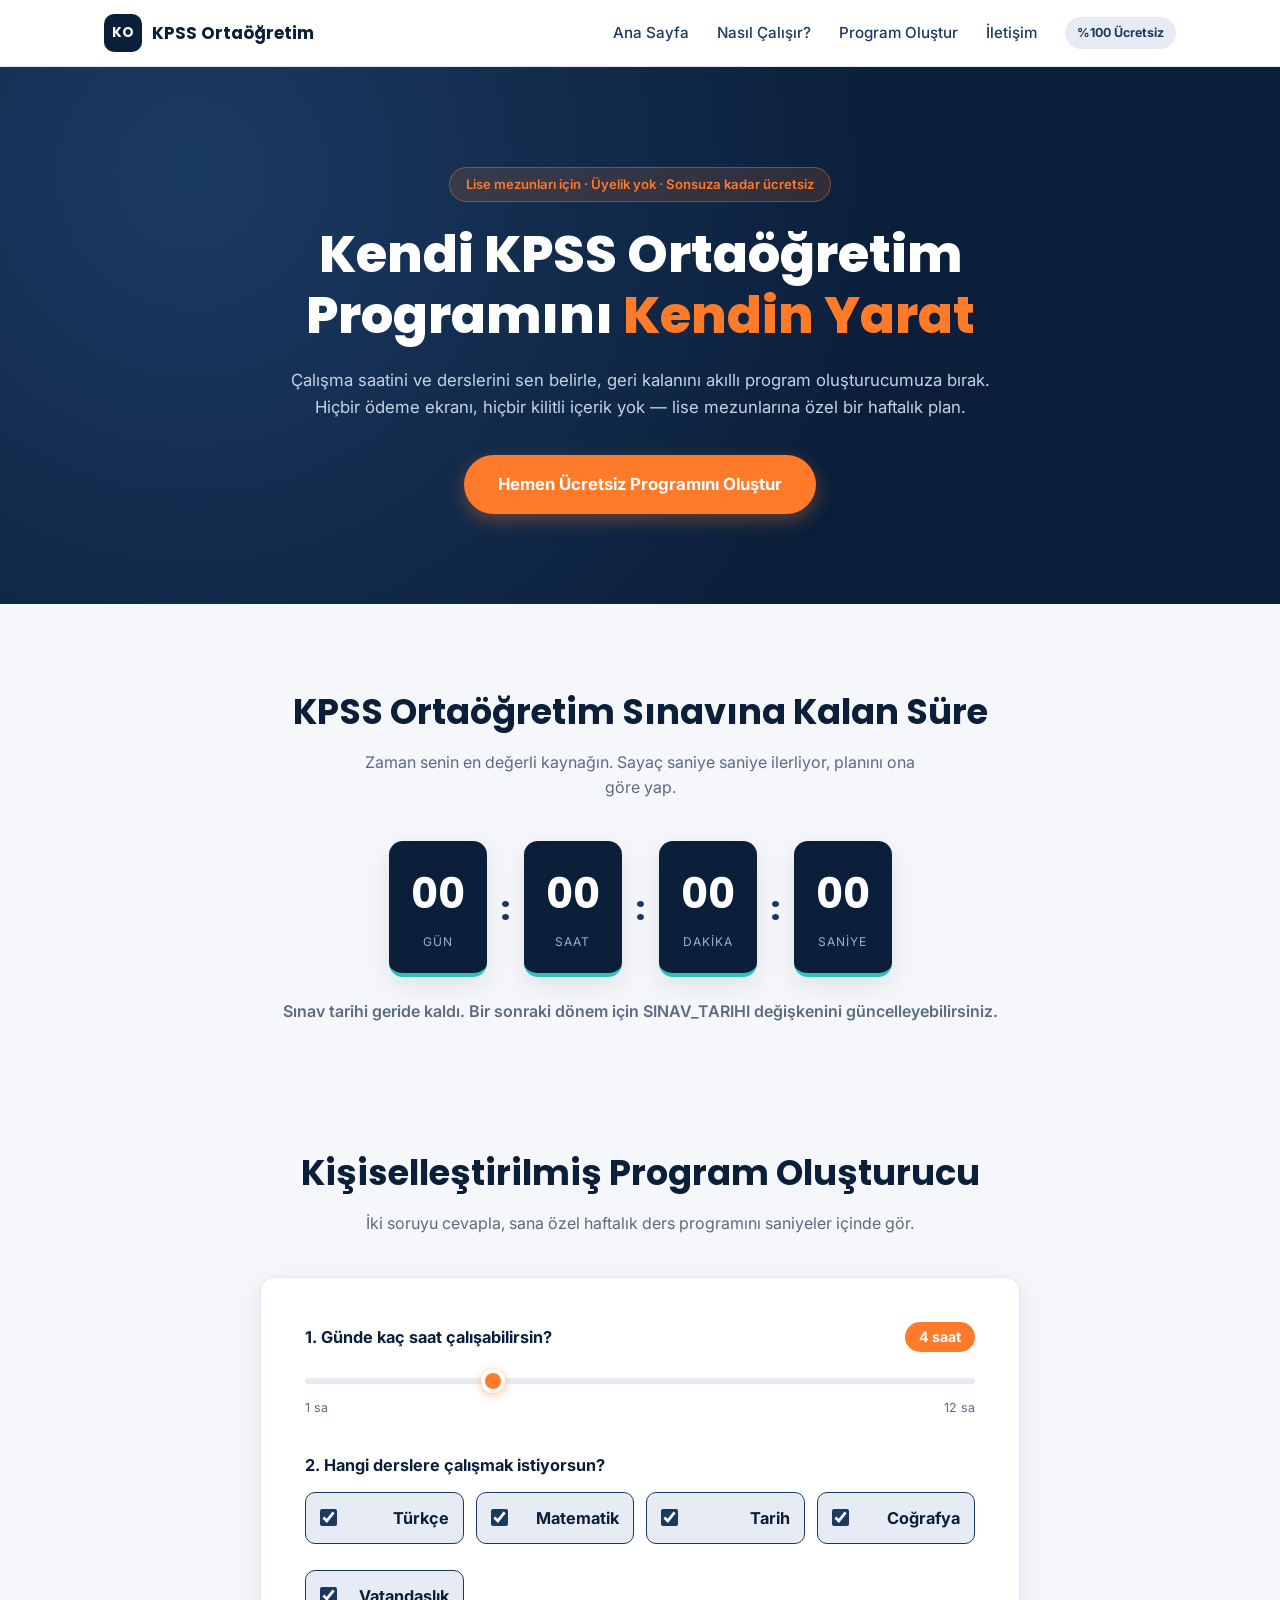
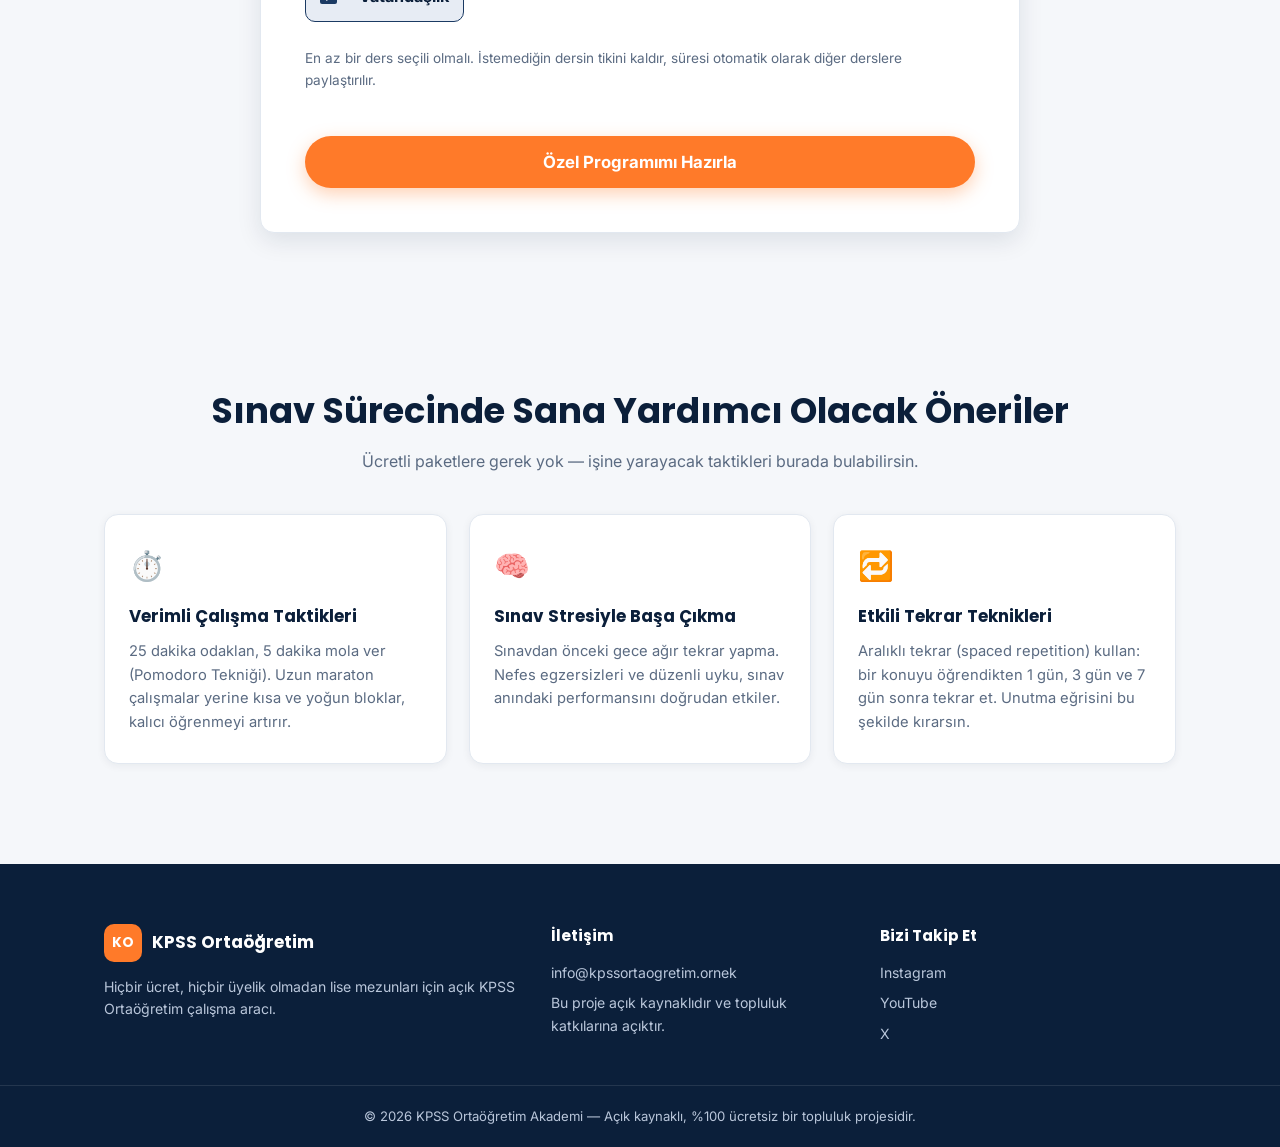
==== commit 092cd30b: "Add files via upload" ====
--- a/index.html
+++ b/index.html
@@ -3,8 +3,8 @@
 <head>
 <meta charset="UTF-8">
 <meta name="viewport" content="width=device-width, initial-scale=1.0">
-<title>KPSS Akademi | Kendi KPSS Programını Ücretsiz Oluştur</title>
-<meta name="description" content="KPSS Lisans sınavına özel, tamamen ücretsiz çalışma programı oluşturucu. Üyelik yok, ücret yok.">
+<title>KPSS Ortaöğretim Akademi | Kendi KPSS Programını Ücretsiz Oluştur</title>
+<meta name="description" content="KPSS Ortaöğretim (Lise) sınavına özel, tamamen ücretsiz çalışma programı oluşturucu. Üyelik yok, ücret yok.">
 <link rel="preconnect" href="https://fonts.googleapis.com">
 <link rel="preconnect" href="https://fonts.gstatic.com" crossorigin>
 <link href="https://fonts.googleapis.com/css2?family=Poppins:wght@600;700;800&family=Inter:wght@400;500;600;700&display=swap" rel="stylesheet">
@@ -16,8 +16,8 @@
 <header class="navbar" id="navbar">
   <div class="navbar-inner">
     <a href="#" class="logo">
-      <span class="logo-mark">KA</span>
-      <span class="logo-text">KPSS Akademi</span>
+      <span class="logo-mark">KO</span>
+      <span class="logo-text">KPSS Ortaöğretim</span>
     </a>
 
     <button class="hamburger" id="hamburger" aria-label="Menüyü aç/kapat" aria-expanded="false">
@@ -37,11 +37,11 @@
 <!-- ===================== HERO ===================== -->
 <section class="hero">
   <div class="hero-inner">
-    <span class="eyebrow">Üyelik yok · Kredi kartı yok · Sonsuza kadar ücretsiz</span>
-    <h1>Kendi KPSS Programını<br><span class="highlight">Kendin Yarat</span></h1>
+    <span class="eyebrow">Lise mezunları için · Üyelik yok · Sonsuza kadar ücretsiz</span>
+    <h1>Kendi KPSS Ortaöğretim<br>Programını <span class="highlight">Kendin Yarat</span></h1>
     <p class="hero-sub">
       Çalışma saatini ve derslerini sen belirle, geri kalanını akıllı program oluşturucumuza bırak.
-      Hiçbir ödeme ekranı, hiçbir kilitli içerik yok — sadece sana özel bir haftalık plan.
+      Hiçbir ödeme ekranı, hiçbir kilitli içerik yok — lise mezunlarına özel bir haftalık plan.
     </p>
     <a href="#program-olusturucu" class="btn btn-primary btn-lg">Hemen Ücretsiz Programını Oluştur</a>
   </div>
@@ -50,7 +50,7 @@
 <!-- ===================== SINAV SAYACI ===================== -->
 <section class="countdown-section" id="nasil-calisir">
   <div class="section-inner">
-    <h2 class="section-title">KPSS Lisans Sınavına Kalan Süre</h2>
+    <h2 class="section-title">KPSS Ortaöğretim Sınavına Kalan Süre</h2>
     <p class="section-desc">Zaman senin en değerli kaynağın. Sayaç saniye saniye ilerliyor, planını ona göre yap.</p>
 
     <div class="countdown" id="countdown">
@@ -185,15 +185,15 @@
   <div class="section-inner footer-inner">
     <div class="footer-col">
       <div class="logo footer-logo">
-        <span class="logo-mark">KA</span>
-        <span class="logo-text">KPSS Akademi</span>
-      </div>
-      <p>Hiçbir ücret, hiçbir üyelik olmadan herkes için açık KPSS çalışma aracı.</p>
+        <span class="logo-mark">KO</span>
+        <span class="logo-text">KPSS Ortaöğretim</span>
+      </div>
+      <p>Hiçbir ücret, hiçbir üyelik olmadan lise mezunları için açık KPSS Ortaöğretim çalışma aracı.</p>
     </div>
 
     <div class="footer-col">
       <h4>İletişim</h4>
-      <p>info@kpssakademi.ornek</p>
+      <p>info@kpssortaogretim.ornek</p>
       <p>Bu proje açık kaynaklıdır ve topluluk katkılarına açıktır.</p>
     </div>
 
@@ -207,7 +207,7 @@
     </div>
   </div>
   <div class="footer-bottom">
-    <p>&copy; <span id="yil"></span> KPSS Akademi — Açık kaynaklı, %100 ücretsiz bir topluluk projesidir.</p>
+    <p>&copy; <span id="yil"></span> KPSS Ortaöğretim Akademi — Açık kaynaklı, %100 ücretsiz bir topluluk projesidir.</p>
   </div>
 </footer>
 
